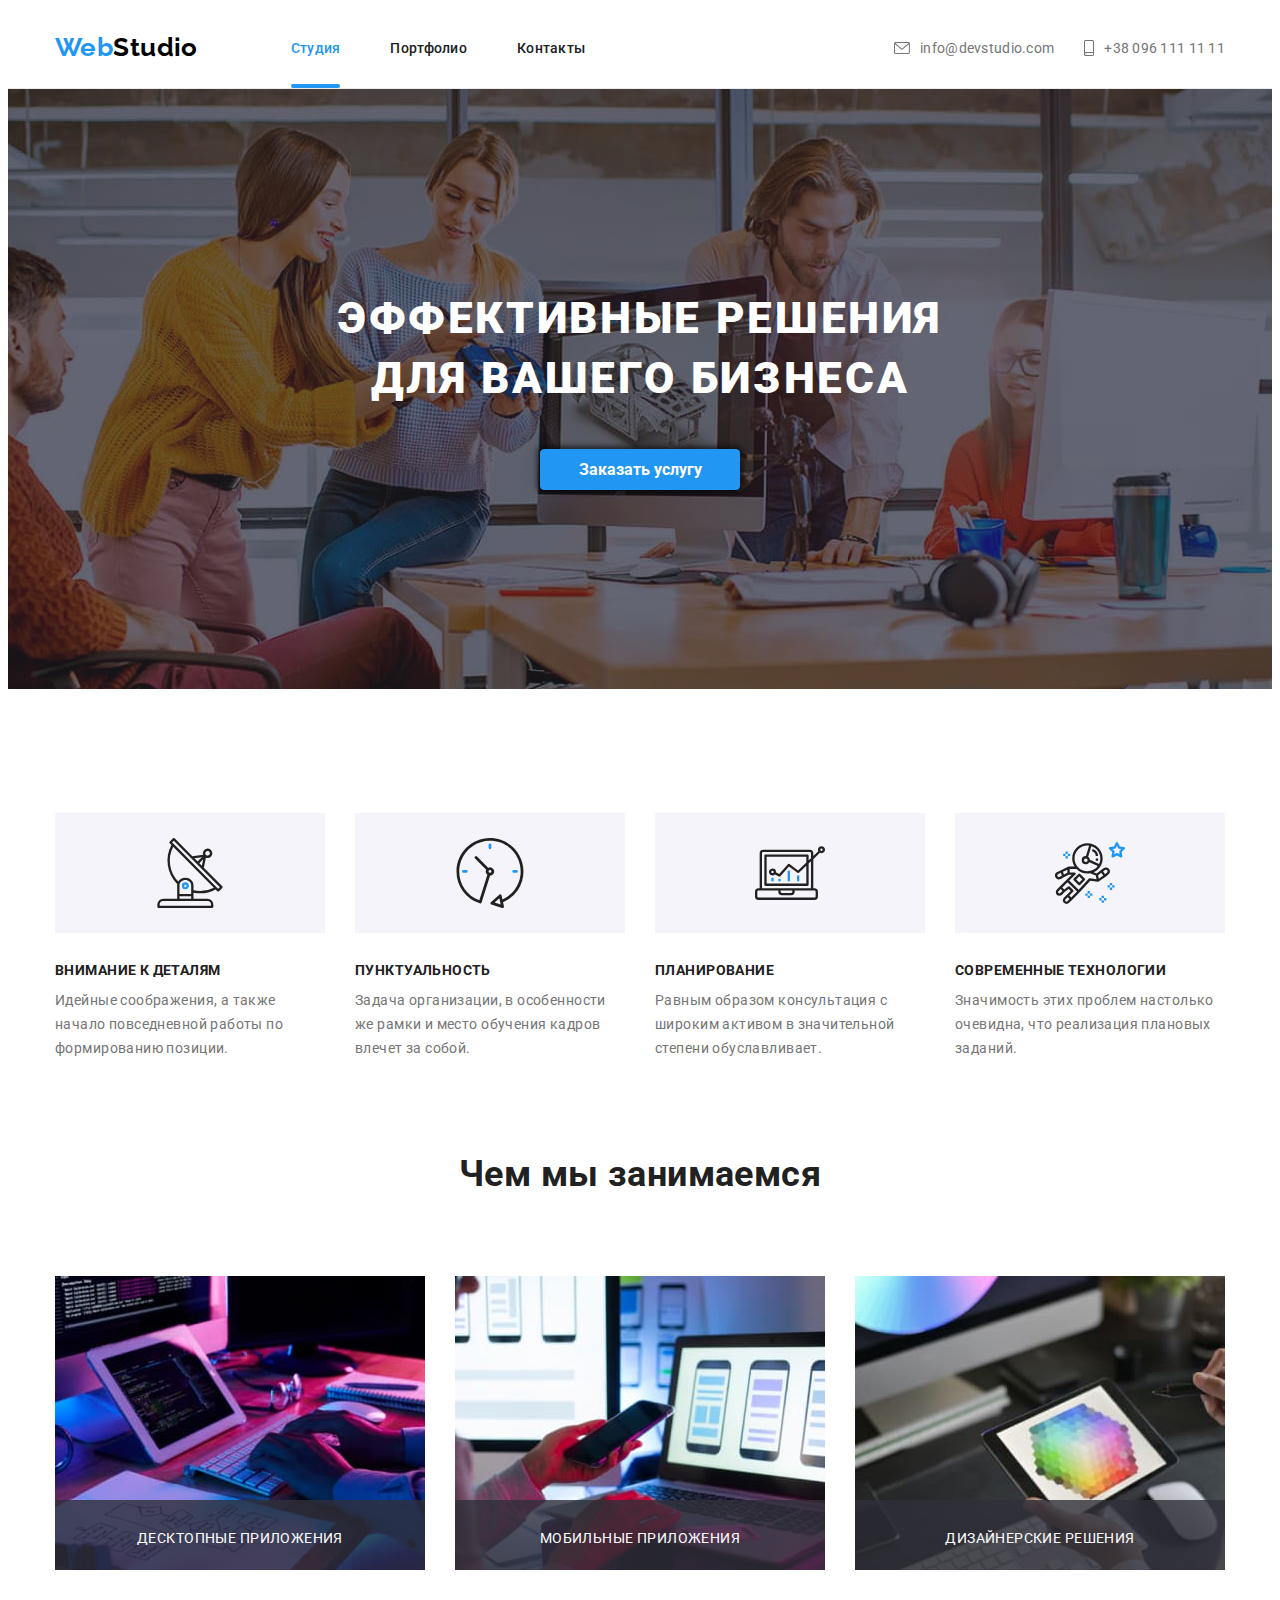
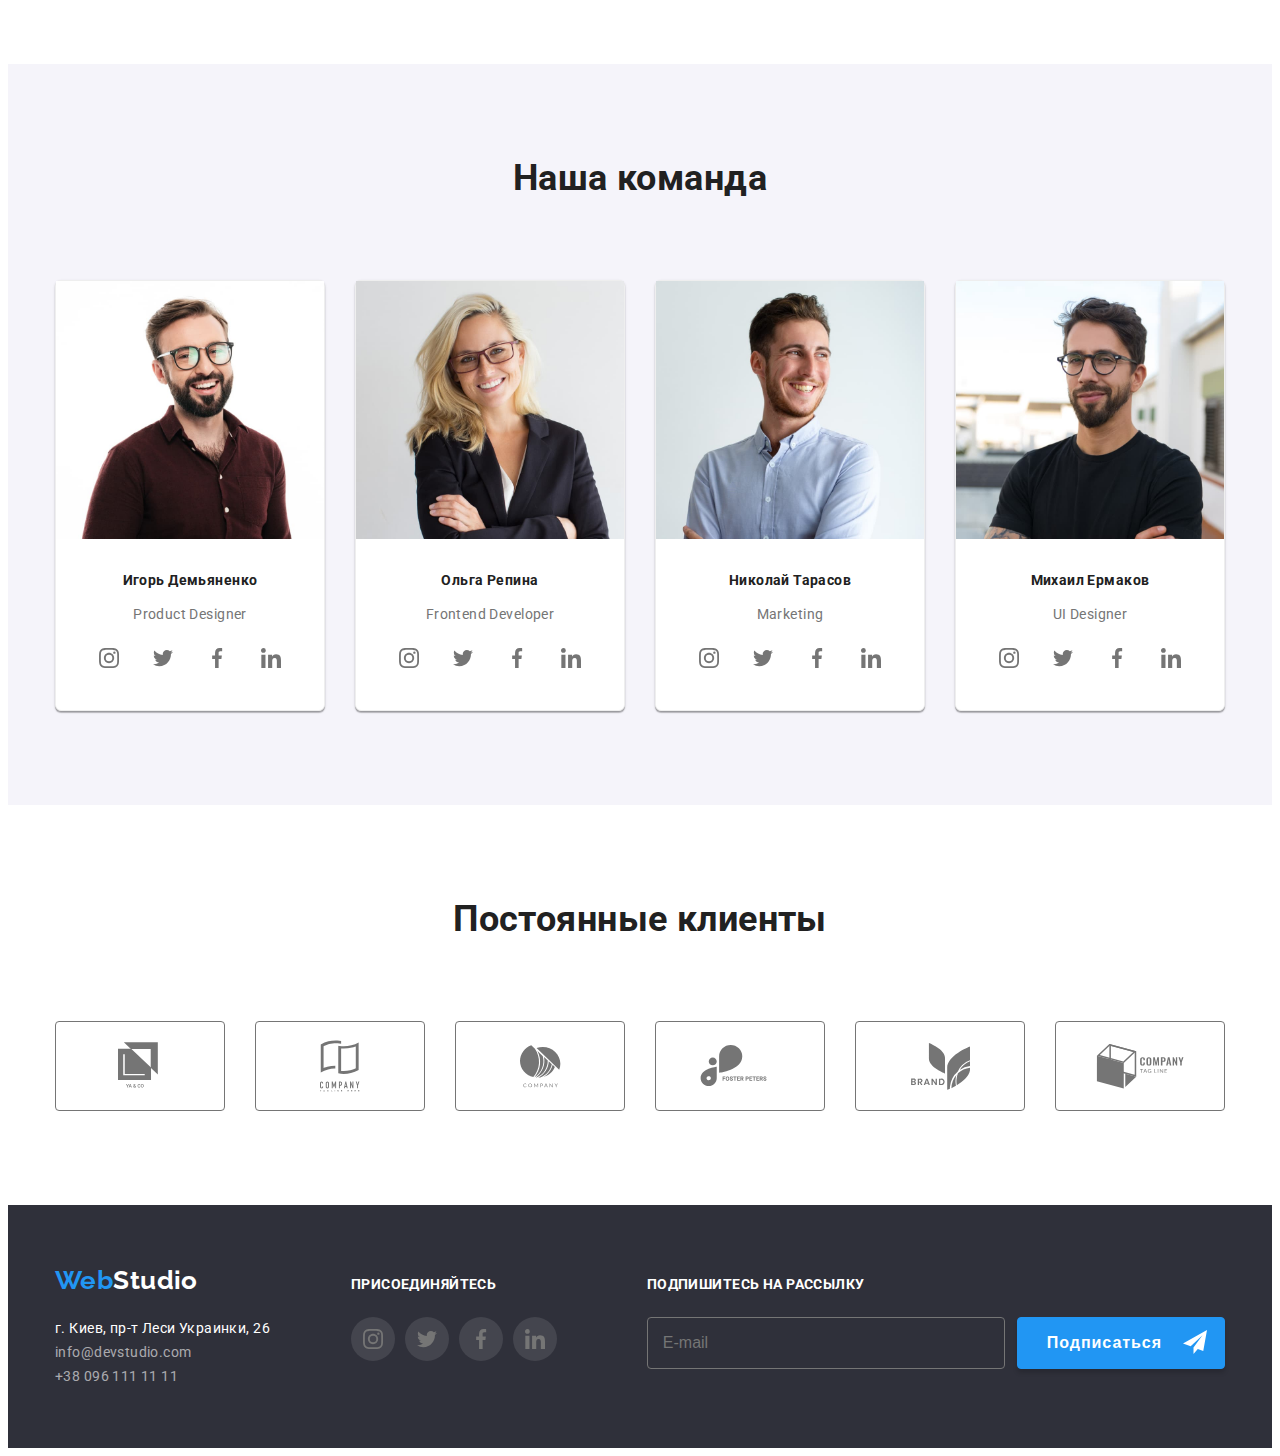
==== index.html @ 3d6e26fc "start" ====
<!DOCTYPE html>
<html lang="ru">
<!-- сайт на русском языке -->

<head>
    <meta charset="UTF-8">
    <meta http-equiv="X-UA-Compatible" content="IE=edge">
    <meta name="viewport" content="width=device-width, initial-scale=1.0">

    <title>Главная</title>

    <link rel="stylesheet" href="https://cdnjs.cloudflare.com/ajax/libs/modern-normalize/1.0.0/modern-normalize.min.css" integrity="sha512-ISS7cAi1PEhQ8jnbJpJZMd29NlhNj4AWYyLOSp2CE/CsHxTCu+r+t0D2yoJudVrd0/8fTVPUVDzY5Tvli75u/g==" crossorigin="anonymous" />
    <link rel="preconnect" href="https://fonts.gstatic.com">
    <link href="https://fonts.googleapis.com/css2?family=Raleway:wght@700&family=Roboto:wght@400;500;700;900&display=swap" rel="stylesheet">
    <link rel="stylesheet" href="./css/styles.css">
</head>

<body>

    <!-- Header -->
    <header>
        <div class="container header-main">
            <div class="logo-container">
                <a href="index.html" class="logo-link"><span class="logo">Web</span><span
                        class="studio-up">Studio</span></a>
            </div>
            <nav class="site-nav">
                <ul class="navigation-set list">
                    <li class="nav-set-item"><a href="./index.html" class="navigation-links current">Студия</a></li>
                    <li class="nav-set-item"><a href="./portfolio.html" class="navigation-links">Портфолио</a></li>
                    <li class="nav-set-item"><a href="" class="navigation-links">Контакты</a></li>
                </ul>
            </nav>


            <ul class="list contacts-set">
                <li class="contacts-set-item">
                    <a href="mailto:info@devstudio.com" class="header-contacts">
                        <svg class="contact-set-icons envelope">
                            <use href="./images/icons.svg#envelope" width="16" height="12"></use>
                        </svg> info@devstudio.com
                    </a>
                </li>
                <li class="contacts-set-item"><a href="tel:+380961111111" class="header-contacts"><svg
                            class="contact-set-icons smartphone">
                            <use href="./images/icons.svg#smartphone" width="10" height="16"></use>
                        </svg>+38 096 111 11 11</a>
                </li>
            </ul>

        </div>
    </header>

    <!-- main content -->
    <main>

        <!-- HERO> -->
        <section class="hero-section overlay">
            <div class="container">
                <h1 class="hero-title">Эффективные решения <br> для вашего бизнеса</h1>
                <button type="button" class="main-button" data-modal-open>
                    Заказать услугу
                </button>
            </div>
        </section>
        <div class="backdrop is-hidden" data-modal>
            <div class="modal-window">
                <button type="button" class="close-button" data-modal-close><svg class="icon-close" width="18" height="18">
                    <use href="./images/icons.svg#icon-close"></use>
                </svg></button>
                <form class="modal-form-window" autocomplete="off">
                    <h2 class="modal-header">Оставьте свои данные, мы вам перезвоним</h2>
                
                
                    <label class="form-field label-user-data">Имя
                        <input type="text" class="input-user-data"><svg class="label-icon" width="12" height="12">
                            <use href="./images/icons.svg#person-black"></use>
                        </svg></label>
                
                
                    <label class="form-field label-user-data">Телефон<input type="tel" class="input-user-data">
                        <svg class="label-icon" width="13" height="13">
                            <use href="./images/icons.svg#phone-black"></use>
                        </svg></label>
                
                
                    <label class="form-field label-user-data">Почта<input type="email" class="input-user-data">
                        <svg class="label-icon" width="15" height="12">
                            <use href="./images/icons.svg#email-black"></use>
                        </svg></label>
                
                
                    <label class="form-field ">Комментарий
                        <textarea name="modal-user-comment" id="modal-user-comment" rows="5" class="modal-user-comment"
                            placeholder="Введите текст"></textarea></label>
                
                    <label class="form-field-checkbox">
                        <input type="checkbox" class="checkbox">
                        <span class="checkbox-custom-icon"></span> Соглашаюсь с рассылкой и принимаю <a href="./index.html"
                            class="link-conditions">Условия договора</a></label>
                    <button type="submit" class="submit-button">Отправить</button>
                </form>
            </div>
        </div>

        <!-- Advantages -->

        <section class="advantages-section section container">
            <h2 class="hidden">Наши преимущества</h2>
            <ul class="grid advantages-set list">
                <li class="grid-item advantages-set-item icon-antenna">
                    <div>
                        <h3 class="advantages-header">Внимание к деталям</h3>
                        <p class="advantages-paragraph">Идейные соображения, а также начало повседневной работы по формированию позиции.</p>
                    </div>
                </li>
                <li class="grid-item advantages-set-item icon-clock">
                    <div>
                        <h3 class="advantages-header">Пунктуальность</h3>
                        <p class="advantages-paragraph">Задача организации, в особенности же рамки и место обучения кадров влечет за собой.</p>
                    </div>
                </li>
                <li class="grid-item advantages-set-item icon-diagramm">
                    <div>
                        <h3 class="advantages-header">Планирование</h3>
                        <p class="advantages-paragraph">Равным образом консультация с широким активом в значительной степени обуславливает.
                        </p>
                    </div>
                </li>
                <li class="grid-item advantages-set-item icon-astronaut">
                    <div>
                        <h3 class="advantages-header">Современные технологии</h3>
                        <p class="advantages-paragraph">Значимость этих проблем настолько очевидна, что реализация плановых заданий.</p>
                    </div>
                </li>
            </ul>
        </section>

        <!-- Work -->

        <section class="work-section section">
            <h2 class="work-section-header">Чем мы занимаемся </h2>
            <div class="container">
                <ul class="grid work-set list">
                    <li class="grid-item work-set-item"><img src="./images/box_1.jpg" alt="Програмист работает на пк" width=370>
                        <p class="work-section-caption">Десктопные приложения</p>
                    </li>
                    <li class="grid-item work-set-item"><img src="./images/box_2.jpg" alt="веб-дизайнеры разрабатывают интерфейс приложения на смартфон, " width=370>
                        <p class="work-section-caption">Мобильные приложения</p>
                    </li>
                    <li class="grid-item work-set-item"><img src="./images/box_3.jpg" alt="дизайнер работает над цветовыми решениями на планшете " width=370>
                        <p class="work-section-caption">Дизайнерские решения</p>
                    </li>
                </ul>
            </div>
        </section>

        <!-- Team -->

        <section class="team-section section">
            <h2 class="team-section-header">Наша команда</h2>
            <div class="container">
                <ul class="grid team-set list">
                    <li class="grid-item team-set-item">
                        <img src="./images/team1.jpg" alt="Фото Продукт-дизайнера" Width=270>

                        <h4 class="teammates-names">Игорь Демьяненко</h4>
                        <p class="teammates-position">Product Designer</p>
                        <ul class="list social-icons-set">
                            <li class="social-icons-item ">
                                <a href="" class="social-icons-link">
                                    <svg class="social-icon" width="20" height="20">
                <use href="./images/icons.svg#instagram"></use>
            </svg>
                                </a>
                            </li>
                            <li class="social-icons-item">
                                <a href="" class="social-icons-link">
                                    <svg class="social-icon" width="20" height="20">
                <use href="./images/icons.svg#twitter"></use>
            </svg>
                                </a>
                            </li>
                            <li class="social-icons-item">
                                <a href="" class="social-icons-link">
                                    <svg class="social-icon" width="20" height="20">
                <use href="./images/icons.svg#facebook"></use>
            </svg>
                                </a>
                            </li>
                            <li class="social-icons-item">
                                <a href="" class="social-icons-link">
                                    <svg class="social-icon" width="20" height="20">
                <use href="./images/icons.svg#linkedin"></use>
            </svg>
                                </a>
                            </li>
                        </ul>
                    </li>
                    <li class="grid-item team-set-item">
                        <img src="./images/team2.jpg" alt="фото фронтэнд-разработчика" Width=270>

                        <h4 class="teammates-names">Ольга Репина</h4>
                        <p class="teammates-position">Frontend Developer</p>
                        <ul class="list social-icons-set">
                            <li class="social-icons-item ">
                                <a href="" class="social-icons-link">
                                    <svg class="social-icon" width="20" height="20">
                <use href="./images/icons.svg#instagram"></use>
            </svg>
                                </a>
                            </li>
                            <li class="social-icons-item">
                                <a href="" class="social-icons-link">
                                    <svg class="social-icon" width="20" height="20">
                <use href="./images/icons.svg#twitter"></use>
            </svg>
                                </a>
                            </li>
                            <li class="social-icons-item">
                                <a href="" class="social-icons-link">
                                    <svg class="social-icon" width="20" height="20">
                <use href="./images/icons.svg#facebook"></use>
            </svg>
                                </a>
                            </li>
                            <li class="social-icons-item">
                                <a href="" class="social-icons-link">
                                    <svg class="social-icon" width="20" height="20">
                <use href="./images/icons.svg#linkedin"></use>
            </svg>
                                </a>
                            </li>
                        </ul>
                    </li>

                    <li class="grid-item team-set-item">
                        <img src="./images/team3.jpg" alt="Фото специалиста по маркетингу" Width=270>
                        <h4 class="teammates-names">Николай Тарасов</h4>
                        <p class="teammates-position">Marketing</p>
                        <ul class="list social-icons-set">
                            <li class="social-icons-item ">
                                <a href="" class="social-icons-link">
                                    <svg class="social-icon" width="20" height="20">
                <use href="./images/icons.svg#instagram"></use>
            </svg>
                                </a>
                            </li>
                            <li class="social-icons-item">
                                <a href="" class="social-icons-link">
                                    <svg class="social-icon" width="20" height="20">
                <use href="./images/icons.svg#twitter"></use>
            </svg>
                                </a>
                            </li>
                            <li class="social-icons-item">
                                <a href="" class="social-icons-link">
                                    <svg class="social-icon" width="20" height="20">
                <use href="./images/icons.svg#facebook"></use>
            </svg>
                                </a>
                            </li>
                            <li class="social-icons-item">
                                <a href="" class="social-icons-link">
                                    <svg class="social-icon" width="20" height="20">
                <use href="./images/icons.svg#linkedin"></use>
            </svg>
                                </a>
                            </li>
                        </ul>
                    </li>
                    <li class="grid-item team-set-item">
                        <img src="./images/team4.jpg" alt="Фото дизайнера интерфейса" Width=270>
                        <h4 class="teammates-names">Михаил Ермаков</h4>
                        <p class="teammates-position">UI Designer</p>
                        <ul class="list social-icons-set">
                            <li class="social-icons-item ">
                                <a href="" class="social-icons-link">
                                    <svg class="social-icon" width="20" height="20">
                <use href="./images/icons.svg#instagram"></use>
            </svg>
                                </a>
                            </li>
                            <li class="social-icons-item">
                                <a href="" class="social-icons-link">
                                    <svg class="social-icon" width="20" height="20">
                <use href="./images/icons.svg#twitter"></use>
            </svg>
                                </a>
                            </li>
                            <li class="social-icons-item">
                                <a href="" class="social-icons-link">
                                    <svg class="social-icon" width="20" height="20">
                <use href="./images/icons.svg#facebook"></use>
            </svg>
                                </a>
                            </li>
                            <li class="social-icons-item">
                                <a href="" class="social-icons-link">
                                    <svg class="social-icon" width="20" height="20">
                <use href="./images/icons.svg#linkedin"></use>
            </svg>
                                </a>
                            </li>
                        </ul>
                    </li>

                </ul>
            </div>
        </section>

        <!-- Our clients -->

        <section class="clients-section section container">
            <h2 class="clients-section-header">Постоянные клиенты</h2>

            <ul class="list clients-section-list grid">
                <li class="clients-section-items grid-item">
                    <a href="" class="clients-section-link">
                        <svg class="clients-section-icon" width="44" height="49">
                        <use href="./images\icons.svg#logo1"></use>
                    </svg>
                    </a>
                </li>
                <li class="clients-section-items grid-item">
                    <a href="" class="clients-section-link">
                        <svg class="clients-section-icon" width="40" height="52">
                            <use href="./images\icons.svg#logo2"></use>
                        </svg>
                    </a>
                </li>
                <li class="clients-section-items grid-item">
                    <a href="" class="clients-section-link">
                        <svg class="clients-section-icon" width="41" height="43">
                            <use href="./images\icons.svg#logo3"></use>
                        </svg>
                    </a>
                </li>
                <li class="clients-section-items grid-item">
                    <a href="" class="clients-section-link">
                        <svg class="clients-section-icon" width="80" height="42">
                            <use href="./images\icons.svg#logo4"></use>
                        </svg>
                    </a>
                </li>
                <li class="clients-section-items grid-item">
                    <a href="" class="clients-section-link">
                        <svg class="clients-section-icon" width="59" height="47">
                            <use href="./images\icons.svg#logo5"></use>
                        </svg>
                    </a>
                </li>
                <li class="clients-section-items grid-item">
                    <a href="" class="clients-section-link">
                        <svg class="clients-section-icon" width="89" height="45">
                            <use href="./images\icons.svg#logo6"></use>
                        </svg>
                    </a>
                </li>
            </ul>

        </section>
    </main>

    <!-- Footer -->

    <footer class="main-footer">
        <div class="footer-structure container">
            <div class="footer-info">
                <div class="footer-logo">
                    <a href="index.html" class="logo-link"><span class="logo">Web</span><span
        class="studio-down">Studio</span></a>
                </div>
                <div class="footer-address">
                    <address><span class="actual-address">г. Киев, пр-т Леси Украинки, 26 </span><br>
    <a href="mailto:info@devstudio.com" class="footer-contacts">info@devstudio.com</a><br>
    <a href="tel:+380961111111" class="footer-contacts">+38 096 111 11 11</a>
</address>
                </div>
            </div>
            <div class="footer-social-links">
                <p class="join">присоединяйтесь</p>
                <ul class="list social-icons-set">
                    <li class="social-icons-item ">
                        <a href="" class="social-icons-link">
                            <svg class="social-icon" width="20" height="20">
    <use href="./images/icons.svg#instagram"></use>
</svg>
                        </a>
                    </li>
                    <li class="social-icons-item">
                        <a href="" class="social-icons-link">
                            <svg class="social-icon" width="20" height="20">
    <use href="./images/icons.svg#twitter"></use>
</svg>
                        </a>
                    </li>
                    <li class="social-icons-item">
                        <a href="" class="social-icons-link">
                            <svg class="social-icon" width="20" height="20">
    <use href="./images/icons.svg#facebook"></use>
</svg>
                        </a>
                    </li>
                    <li class="social-icons-item">
                        <a href="" class="social-icons-link">
                            <svg class="social-icon" width="20" height="20">
    <use href="./images/icons.svg#linkedin"></use>
</svg>
                        </a>
                    </li>
                </ul>
            </div>
            <div class="footer-subscribe">
                <p class="join">подпишитесь на рассылку</p>
                <form class="subscribe-form" autocomplete="off">
                    <div class="subscribe-input-form">
                        <input type="email" class="subscribe-input" placeholder="E-mail">
                        <label for="" class="subscribe-label"></label>
                    </div>
                    <div class="subscribe-button-item">
                        <button type="submit" class="subscribe-button">Подписаться</button>
                        <svg class="subscribe-icon" width="24" height="24">
                                    <use href="./images/icons.svg#icon-send"></use>
                                </svg>
                    </div>
                </form>
            </div>
        </div>

    </footer>

    <script src="./JavaScript/modal.js"></script>
</body>

</html>
---- css/styles.css ----
:root {
  --main-color: #2f303a;
  --important-text-color: #212121;
  --common-text-color: #757575;
  --secondary-text-color: rgba(255, 255, 255, 0.6);
  --important-color: #ffffff;
  --accent-color: #2196f3;
  --background-color-main: #e5e5e5;
  --background-color-secondary: #f5f4fa;
  --borders-color: #eeeeee;
  --grid-item: 3;
}

html {
  box-sizing: border-box;
}

*,
*::after,
*::before {
  box-sizing: inherit;
}

body {
  font-family: Roboto, sans-serif;
  font-style: normal;
  font-weight: 400;
  font-size: 14px;
  line-height: 1.7;
  letter-spacing: 0.03em;
  color: var(--common-text-color);
}

ul.list {
  list-style-type: none;
  padding-left: 0;
  margin-top: 0;
  margin-bottom: 0;
}

img {
  display: block;
  max-width: 100%;
  height: auto;
}

.hidden {
  position: absolute !important;
  clip: rect(1px 1px 1px 1px);
  clip: rect(1px, 1px, 1px, 1px);
  padding: 0 !important;
  border: 0 !important;
  height: 1px !important;
  width: 1px !important;
  overflow: hidden;
}

.section {
  padding-top: 94px;
  padding-bottom: 94px;
}

.container {
  margin-left: auto;
  margin-right: auto;
  width: 1200px;
  padding-left: 15px;
  padding-right: 15px;
}

.grid {
  display: flex;
  flex-wrap: wrap;
  margin-left: -30px;
  margin-top: -30px;
}

.grid-item {
  flex-basis: calc((100% - 30px * var(--grid-item)) / var(--grid-item));
  margin-left: 30px;
  margin-top: 30px;
}

h1,
h2,
h3,
p {
  margin: 0px;
}

button {
  margin: 0;
  padding: 0;
}

.backdrop {
  position: fixed;
  background-color: rgba(0, 0, 0, 0.2);
  top: 0;
  bottom: 0;
  left: 0;
  right: 0;
  opacity: 1;
  z-index: 2;
  transform: scale(1);
  transition: opacity 250ms cubic-bezier(0.4, 0, 0.2, 1),
    transform 250ms cubic-bezier(0.4, 0, 0.2, 1);
}

.backdrop.is-hidden {
  opacity: 0;
  transform: scale(0);
  pointer-events: none;
}

/* header styles */

header {
  background-color: var(--important-color);
  border-bottom: 1px solid #ececec;
}

.header-main {
  display: flex;
  align-items: center;
  height: 80px;
}

.logo {
  font-family: Raleway;
  font-weight: 700;
  font-size: 26px;
  line-height: 1.2;
  color: var(--accent-color);
}

.studio-up {
  font-family: Raleway;
  font-weight: 700;
  font-size: 26px;
  line-height: 1.2;
  color: #000000;
}

.logo-link {
  text-decoration: none;
}

.header-contacts {
  display: flex;
  color: var(--common-text-color);
  text-decoration: none;
  padding-top: 32px;
  padding-bottom: 32px;
  align-items: center;
  transition: fill, color 250ms cubic-bezier(0.4, 0, 0.2, 1);
}

.contact-set-icons {
  display: flex;
  fill: currentColor;
  margin-right: 10px;
}

.contacts-set .contacts-set-item:not(:first-child) {
  margin-left: 30px;
}

.contacts-set-item {
  display: flex;
  align-items: center;
}

.header-contacts:hover,
.header-contacts:focus {
  color: var(--accent-color);
  fill: var(--accent-color);
}

.envelope {
  width: 16px;
  height: 12px;
}

.smartphone {
  width: 10px;
  height: 16px;
}

ul.list.contacts-set {
  display: inline-flex;
  margin-left: auto;
}

.site-nav {
  margin-left: 93px;
}

.site-nav,
.header-contacts {
  line-height: 1.2;
  letter-spacing: 0.02em;
}

.site-nav .nav-set-item:not(:first-child) {
  margin-left: 50px;
}

.navigation-set {
  display: flex;
}

.navigation-links {
  display: block;
  position: relative;
  font-weight: 500;
  font-size: 14px;
  color: var(--important-text-color);
  text-decoration: none;
  padding-top: 32px;
  padding-bottom: 32px;
  transition: color 250ms cubic-bezier(0.4, 0, 0.2, 1);
}

.navigation-links:hover,
.navigation-links:focus {
  color: var(--accent-color);
}

.navigation-links.current {
  color: var(--accent-color);
}

.current::after {
  content: '';
  position: absolute;
  bottom: 0;
  display: block;
  width: 100%;
  height: 4px;
  background-color: var(--accent-color);
  border-radius: 2px;
}

/* main styles */

/* Modal window */

.modal-window {
  position: absolute;
  top: 50%;
  left: 50%;
  /* min-width: 530px;
  min-height: 580px; */
  transform: translate(-50%, -50%);
  z-index: 3;
  background-color: var(--important-color);
  border-radius: 4px;
  box-shadow: 0px 1px 3px rgba(0, 0, 0, 0.12), 0px 1px 1px rgba(0, 0, 0, 0.14),
    0px 2px 1px rgba(0, 0, 0, 0.2);
}

.close-button {
  display: flex;
  position: absolute;
  right: 8px;
  top: 8px;
  width: 30px;
  height: 30px;
  padding: 0px;
  border: 1px solid rgba(0, 0, 0, 0.1);
  border-radius: 50%;
  background-color: var(--important-color);
  justify-content: center;
  align-items: center;
  fill: var(--important-text-color);
  transition: fill 250ms cubic-bezier(0.4, 0, 0.2, 1);
}

.close-button:hover,
.close-button:focus {
  fill: var(--accent-color);
}

.modal-form-window {
  padding: 40px;
}

.modal-header {
  margin-bottom: 12px;
  font-weight: 700;
  line-height: 1.17;
  font-size: 20px;
  color: var(--important-text-color);
}

.form-field {
  display: flex;
  flex-direction: column;
  position: relative;
  margin-bottom: 10px;
}

.input-user-data {
  border: 1px solid rgba(33, 33, 33, 0.2);
  border-radius: 4px;
  height: 40px;
  padding-left: 35px;
  transition: border 250ms cubic-bezier(0.4, 0, 0.2, 1);
}

.modal-user-comment {
  border: 1px solid rgba(33, 33, 33, 0.2);
  border-radius: 4px;
  resize: none;
  padding: 12px 16px;
  transition: border 250ms cubic-bezier(0.4, 0, 0.2, 1);
}

.label-icon {
  position: absolute;
  width: 16px;
  height: 16px;
  transform: translate(16px, 35px);
  transition: fill 250ms cubic-bezier(0.4, 0, 0.2, 1);
}

.form-field:focus-within > .input-user-data {
  border: 1px solid var(--accent-color);
  outline: none;
}

.form-field:focus-within > .label-icon {
  fill: var(--accent-color);
}

.form-field:focus-within > .modal-user-comment {
  outline: none;
  border: 1px solid var(--accent-color);
}

.form-field-checkbox {
  display: block;
  position: relative;
  text-align: end;
  margin-right: 11px;
}

.checkbox {
  position: absolute !important;
  clip: rect(1px 1px 1px 1px);
  clip: rect(1px, 1px, 1px, 1px);
  padding: 0 !important;
  border: 0 !important;
  height: 1px !important;
  width: 1px !important;
  overflow: hidden;
}

.checkbox-custom-icon {
  position: absolute;
  margin-left: -20px;
  top: 50%;
  transform: translateY(-50%);
  width: 16px;
  height: 15px;
  border: 2px solid rgba(33, 33, 33, 1);
  border-radius: 2px;
  transition: background-color 250ms cubic-bezier(0.4, 0, 0.2, 1);
  transition: background-image 250ms cubic-bezier(0.4, 0, 0.2, 1);
  transition: border 250ms cubic-bezier(0.4, 0, 0.2, 1);
}

.checkbox:checked + .checkbox-custom-icon {
  position: absolute;
  margin-right: 8px;
  width: 16px;
  height: 15px;
  border-radius: 2px;
  border: 2px solid var(--accent-color);
  background-color: var(--accent-color);
  background-image: url(../images/icon_check.svg);
  background-size: contain;
  background-position: center;
  background-origin: border-box;
}
.checkbox:focus-within + .checkbox-custom-icon {
  border: 2px solid var(--accent-color);
}

.link-conditions {
  color: var(--accent-color);
}
.submit-button {
  display: block;
  margin-right: auto;
  margin-left: auto;
  margin-top: 30px;
  background-color: var(--accent-color);
  color: var(--important-color);
  cursor: pointer;
  min-width: 200px;
  padding: 10px;
  font-size: 16px;
  font-weight: 700;
  line-height: 1.9;
  border: 1px solid var(--accent-color);
  text-align: center;
  border-radius: 4px;
  filter: drop-shadow(0px 4px 4px rgba(0, 0, 0, 0.25));
  transition: box-shadow 100ms cubic-bezier(0.4, 0, 0.2, 1);
}

/* Hero Section styles */

.hero-section {
  background-color: var(--main-color);
  color: var(--important-color);
  margin-top: 0;
  text-align: center;
  height: 600px;
}

.hero-title {
  font-weight: 900;
  font-size: 44px;
  line-height: 1.36;
  letter-spacing: 0.06em;
  text-transform: uppercase;
  margin-top: 0px;
  margin-bottom: 40px;
  padding-top: 200px;
}

.overlay {
  height: 600px;
  margin-left: auto;
  margin-right: auto;
  background-size: cover;
  background-position: center;
  background-image: linear-gradient(
      to right,
      rgba(47, 48, 58, 0.4),
      rgba(47, 48, 58, 0.4)
    ),
    url(../images/Hero_img.jpg);
}

.main-button {
  display: inline-block;
  background-color: var(--accent-color);
  color: var(--important-color);
  cursor: pointer;
  min-width: 200px;
  padding: 10px 32px;
  font-size: 16px;
  font-weight: 700;
  font-family: inherit;
  border: 1px solid var(--accent-color);
  text-align: center;
  border-radius: 4px;
  margin-bottom: 200px;
  box-shadow: 0 0 5px 3px #03050a9f;
  transition: box-shadow 100ms cubic-bezier(0.4, 0, 0.2, 1);
}

.main-button:active {
  box-shadow: inset 0 0 5px 3px #34495e;
}

/* Advantages section styles */

.advantages-section,
.work-section {
  background-color: var(--important-color);
}

.advantages-section {
  /* margin-bottom: 94px; */
}

.advantages-set .advantages-set-item:not(:first-child) {
  margin-left: 30px;
}

.advantages-header {
  font-weight: 700;
  font-size: 14px;
  line-height: 1.14;
  text-transform: uppercase;
  color: var(--important-text-color);
  padding-top: 30px;
  padding-bottom: 10px;
}

.advantages-set-item .advantages-paragraph {
  margin-top: 0;
  margin-bottom: 0;
}

.advantages-set-item::before {
  content: '';
  display: block;
  height: 120px;
  background-color: var(--background-color-secondary);
  background-size: contain;
  background-repeat: no-repeat;
  background-position: center;
}

.icon-antenna::before {
  background-image: url(../images/antenna_1.svg);
  background-size: 70px;
}

.icon-clock::before {
  background-image: url(../images/clock_1.svg);
  background-size: 70px;
}

.icon-diagramm::before {
  background-image: url(../images/diagram_1.svg);
  background-size: 70px;
}

.icon-astronaut::before {
  background-image: url(../images/astronaut_1.svg);
  background-size: 70px;
}

.advantages-set {
  --grid-item: 4;
}

/* Work section styles*/

.work-section-header,
.team-section-header,
.clients-section-header {
  font-weight: 700;
  font-size: 36px;
  line-height: 1.16;
  text-align: center;
  color: var(--important-text-color);
  margin-top: 0px;
  margin-bottom: 50px;
}

.work-section {
  padding-top: 0;
}

.work-set-item {
  position: relative;
}

.work-section-caption {
  position: absolute;
  text-align: center;
  padding-top: 27px;
  bottom: 0;
  width: 100%;
  height: 70px;
  background-color: rgba(47, 48, 58, 0.8);
  z-index: 1;
  color: var(--important-color);
  text-transform: uppercase;
}

/* Team section styles*/

.team-section {
  background-color: var(--background-color-secondary);
}

.team-set {
  display: flex;
}

.team-set-item {
  display: block;
  text-align: center;
  background-color: var(--important-color);
  border: 1px solid var(--borders-color);
  border-radius: 6px;
  --grid-item: 4;
  padding-bottom: 30px;
  box-shadow: 0px 2px 1px rgba(0, 0, 0, 0.2), 0px 1px 1px rgba(0, 0, 0, 0.14),
    0px 1px 3px rgba(0, 0, 0, 0.12);
}

.teammates-names {
  color: var(--important-text-color);
  margin-top: 30px;
  margin-bottom: 10px;
  text-align: center;
}

.teammates-position {
  text-align: center;
  margin-top: 0;
  margin-bottom: 10px;
}

.social-icons-set {
  display: inline-flex;
}

.social-icons-item {
}

.social-icons-link {
  display: flex;
  justify-content: center;
  align-items: center;
  fill: var(--common-text-color);
  background-color: rgba(255, 255, 255, 0.1);
  border-radius: 50%;
  width: 44px;
  height: 44px;
  transition: fill, background-color 250ms cubic-bezier(0.4, 0, 0.2, 1);
}

.social-icons-link:hover,
.social-icons-link:focus {
  fill: var(--important-color);
  background-color: var(--accent-color);
}

.social-icons-item + .social-icons-item {
  margin-left: 10px;
}

/* Clients section styles */

ul.list.clients-section-list {
  display: inline-flex;
}

.clients-section-icon {
}

.clients-section-items {
  --grid-item: 6;
}

.clients-section-link {
  display: flex;
  justify-content: center;
  align-items: center;
  width: 170px;
  height: 90px;
  fill: var(--common-text-color);
  border: 1px solid var(--common-text-color);
  border-radius: 4px;
  transition: fill, border 250ms cubic-bezier(0.4, 0, 0.2, 1);
}

.clients-section-link:hover,
.clients-section-link:focus {
  fill: var(--accent-color);
  border: 1px solid var(--accent-color);
}

/* Portfolio page styles */

.filter-buttons {
  display: flex;
  justify-content: center;
}

.filter {
  padding-top: 94px;
  padding-bottom: 34px;
}

.filter-buttons .filter-buttons-item:not(:first-child) {
  margin-left: 8px;
}

.simple-button {
  display: inline-flex;
  background-color: var(--background-color-secondary);
  color: var(--important-text-color);
  font-family: inherit;
  font-weight: 500;
  font-size: 16px;
  line-height: 1.6;
  text-align: center;
  cursor: pointer;
  border-radius: 4px;
  border: 1px solid transparent;
  min-width: 75px;
  padding: 6px 22px;
  transition-property: background-color, color, box-shadow, border;
  transition-duration: 250ms;
  transition-timing-function: cubic-bezier(0.4, 0, 0.2, 1);
}

.simple-button:hover,
.simple-button:focus {
  background-color: var(--accent-color);
  color: var(--important-color);
  border: 1px solid var(--accent-color);
  box-shadow: 0px 2px 2px rgba(0, 0, 0, 0.12), 0px 1px 2px rgba(0, 0, 0, 0.08),
    0px 3px 1px rgba(0, 0, 0, 0.1);
}

.examples-set-items {
  border: 1px solid var(--borders-color);
  --grid-item: 3;
  transition-property: box-shadow, border;
  transition-duration: 250ms;
  transition-timing-function: cubic-bezier(0.4, 0, 0.2, 1);
}

.examples-set-items:hover {
  box-shadow: 1px 4px 6px rgba(0, 0, 0, 0.16), 0px 4px 4px rgba(0, 0, 0, 0.06),
    0px 1px 1px rgba(0, 0, 0, 0.12);
}

.examples {
  padding-bottom: 94px;
}

.product-header {
  font-weight: 700;
  font-size: 18px;
  line-height: 2;
  letter-spacing: 0.06em;
  color: var(--important-text-color);
  margin-top: 0px;
  margin-bottom: 0px;
  padding-left: 24px;
  padding-right: 24px;
  padding-top: 20px;
}

.product-description {
  font-size: 16px;
  line-height: 1.87;
  margin-top: 0px;
  margin-bottom: 0px;
  padding-left: 24px;
  padding-right: 24px;
  padding-bottom: 20px;
  color: var(--common-text-color);
}

.examples-link {
  text-decoration: none;
}

.examples-thumb {
  position: relative;
  display: block;
  overflow: hidden;
}

.card-overlay {
  display: block;
  position: absolute;
  padding: 63px 24px;
  top: 100%;
  right: 0;
  width: 100%;
  height: 100%;
  background-color: rgba(33, 150, 243, 0.9);
  font-weight: 400;
  font-size: 18px;
  line-height: 1.55;
  color: var(--important-color);
  transition: transform 250ms cubic-bezier(0.4, 0, 0.2, 1);
}

.examples-link:hover .card-overlay,
.examples-link:focus .card-overlay {
  transform: translateY(-100%);
}

/* footer styles */

.main-footer {
  background-color: var(--main-color);
  padding-top: 60px;
  padding-bottom: 60px;
}

.footer-logo {
  margin-bottom: 20px;
}

.studio-down {
  font-family: Raleway;
  font-weight: 700;
  font-size: 26px;
  line-height: 1.2;
  color: var(--important-color);
}

.actual-address {
  color: var(--important-color);
  font-style: normal;
}

.footer-contacts {
  color: var(--secondary-text-color);
  text-decoration: none;
  font-style: normal;
  transition: color 250ms cubic-bezier(0.4, 0, 0.2, 1);
}

.footer-contacts:hover,
.footer-contacts:focus {
  color: var(--accent-color);
}

.footer-structure {
  display: flex;
  align-items: baseline;
  justify-content: space-between;
}

.join {
  color: var(--important-color);
  text-transform: uppercase;
  font-weight: 700;
  margin-bottom: 20px;
}

.footer-info,
.footer-social-links {
  flex-basis: calc((50% - 45px) / 2);
}

.footer-subscribe {
  flex-basis: calc(50% - 30px);
}

.subscribe-form {
  display: flex;
  justify-content: space-between;
}

.subscribe-button-item {
  position: relative;
}

.subscribe-button {
  margin-left: 12px;
  /* text-align: center; */
  background-color: var(--accent-color);
  color: var(--important-color);
  cursor: pointer;
  min-width: 200px;
  padding: 10px 62px 10px 29px;
  font-size: 16px;
  font-weight: 700;
  line-height: 1.9;
  letter-spacing: 0.06em;
  border: 1px solid var(--accent-color);
  border-radius: 4px;
  box-shadow: 0px 4px 4px rgba(0, 0, 0, 0.15);
  transition: box-shadow 100ms cubic-bezier(0.4, 0, 0.2, 1);
}

.subscribe-icon {
  position: absolute;
  top: 13px;
  right: 28px;
  transform: translateX(10px);
}

.subscribe-input {
  width: 358px;
  padding: 15px;
  font-size: 16px;
  line-height: 1.25;
  background-color: var(--main-color);
  border: 1px solid var(--common-text-color);
  border-radius: 4px;
}
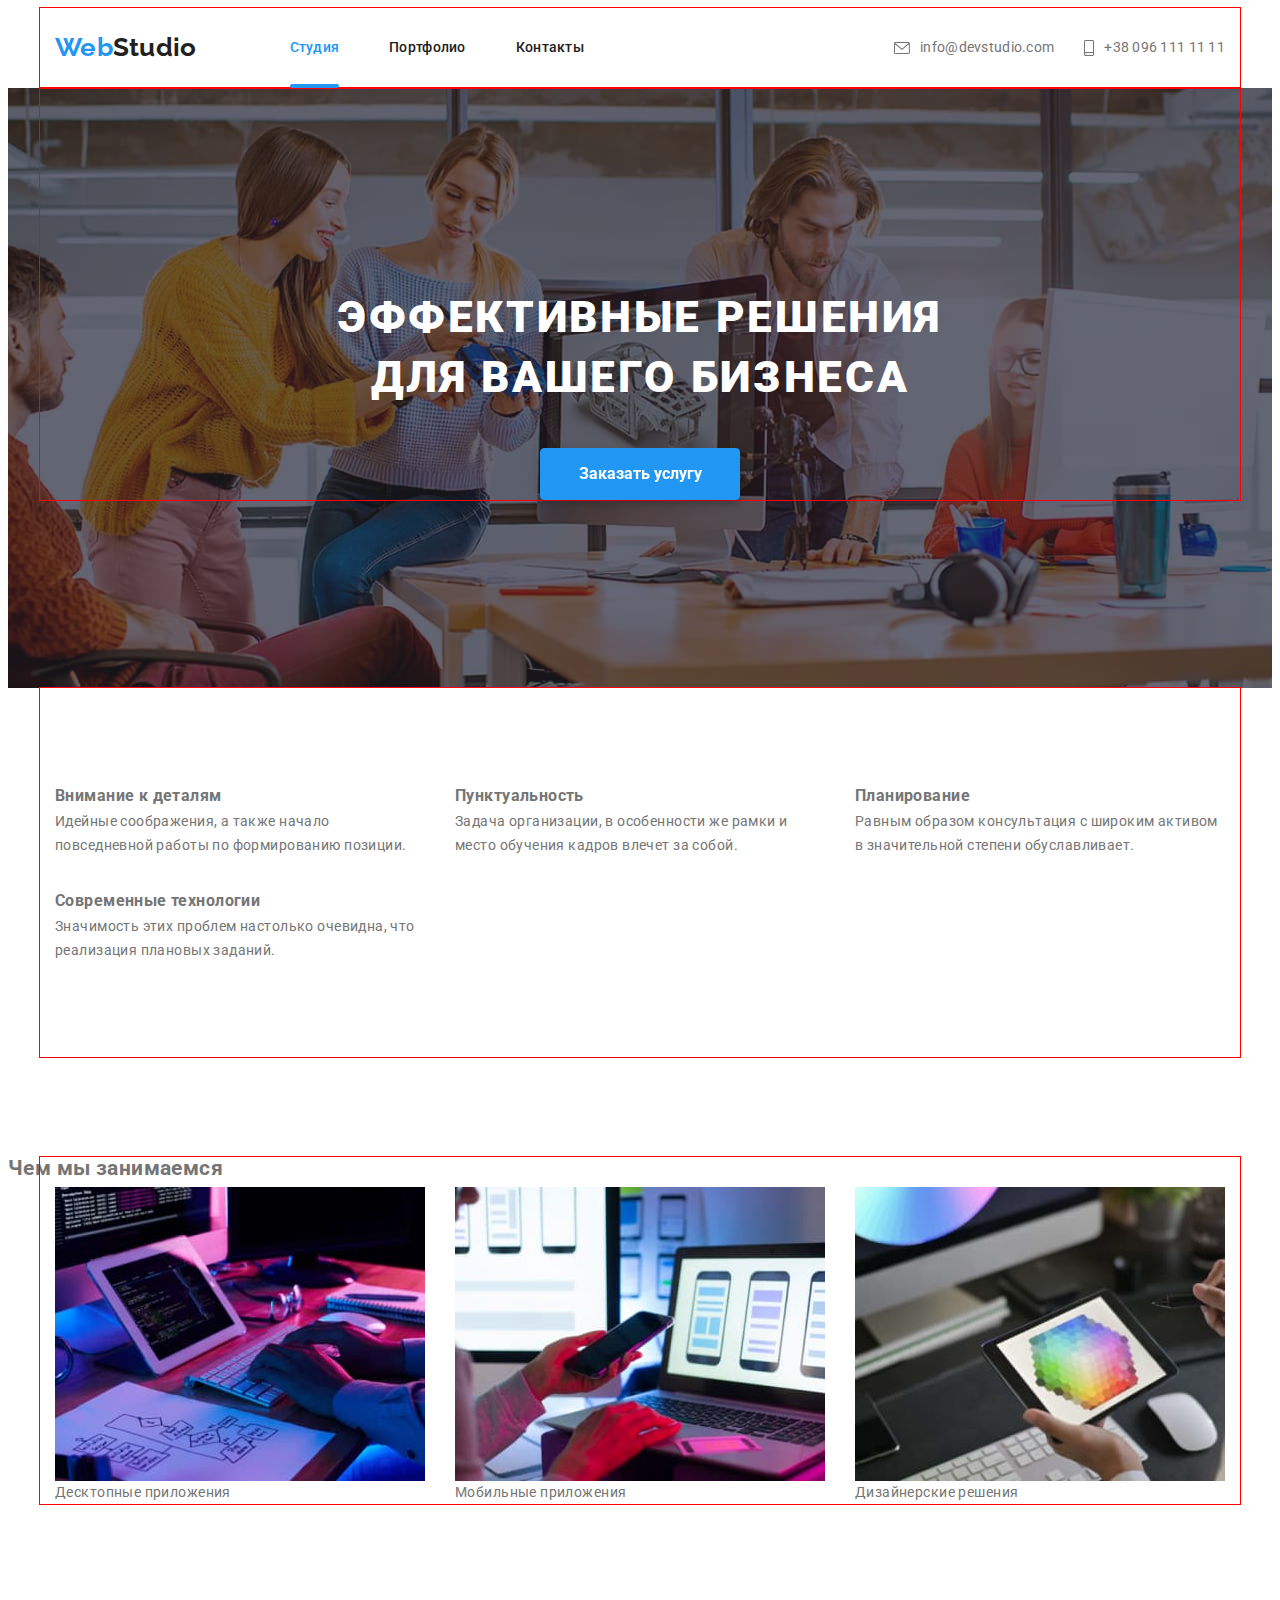
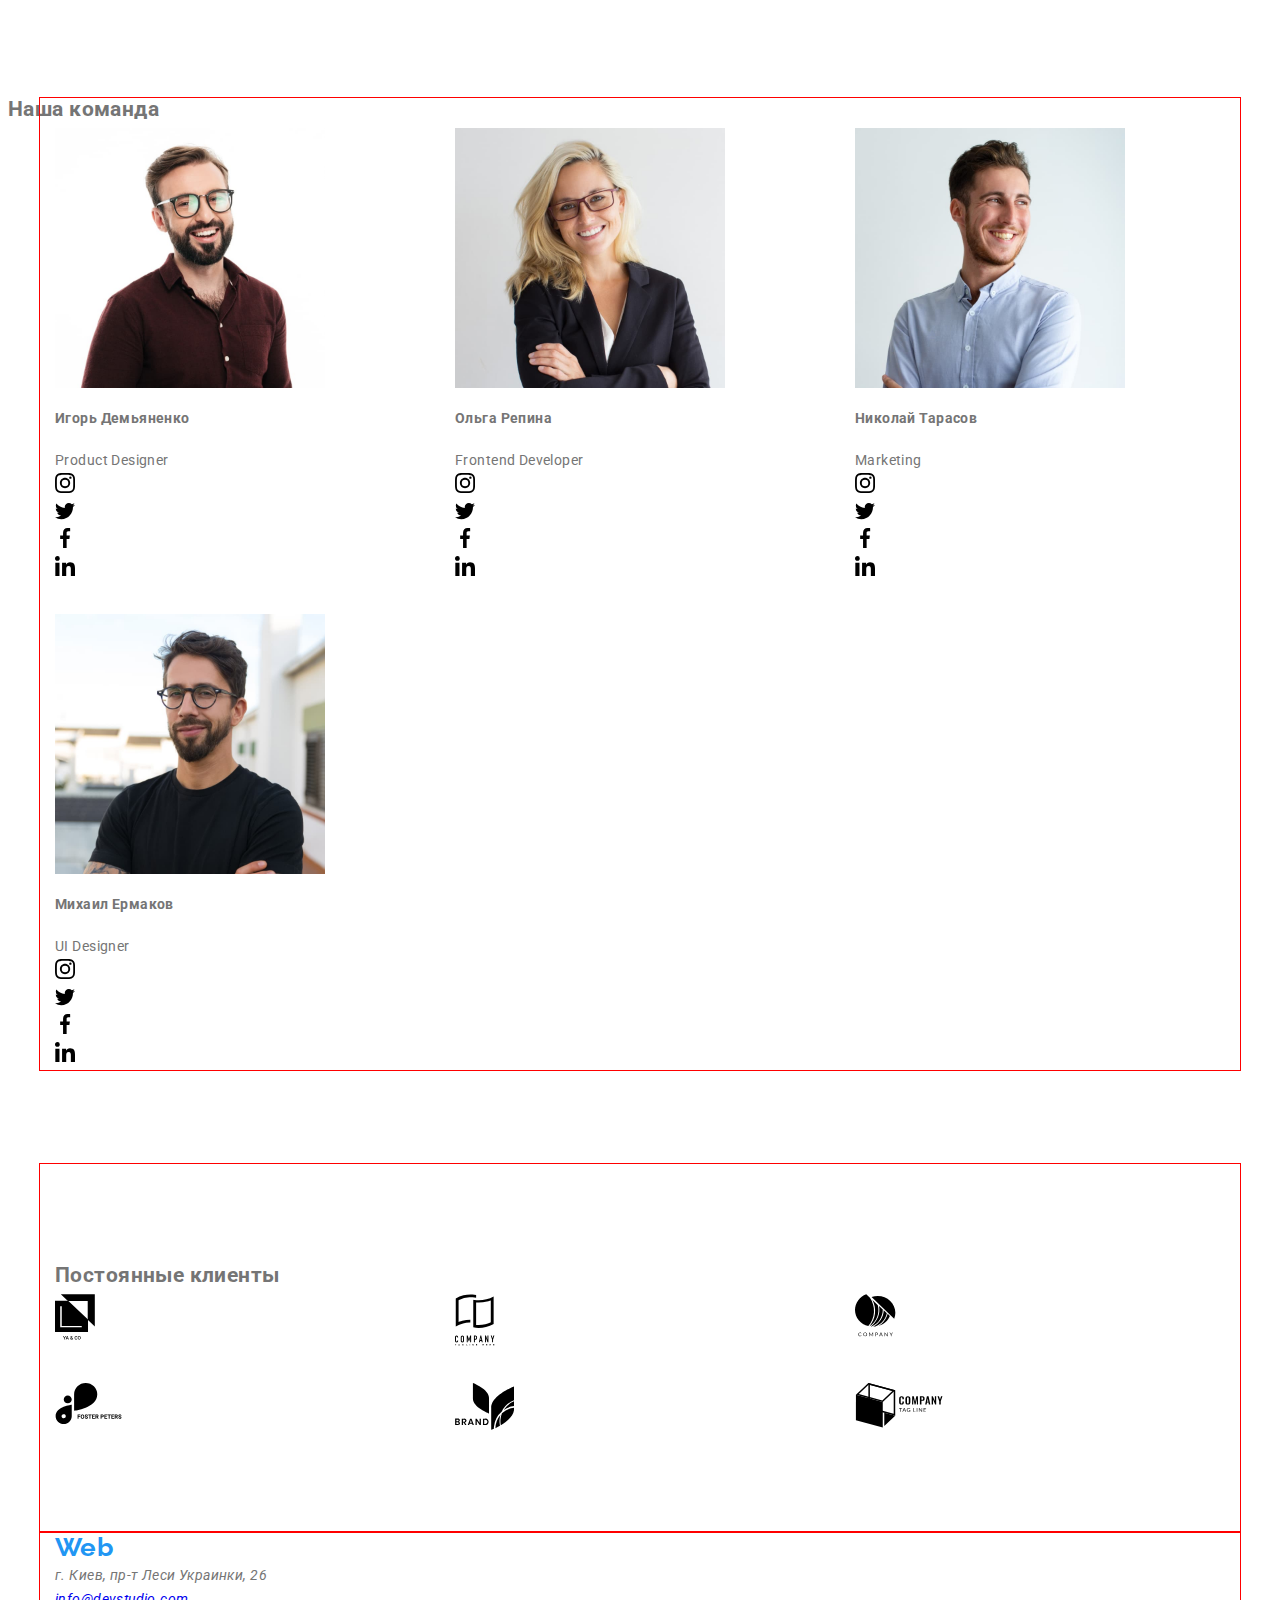
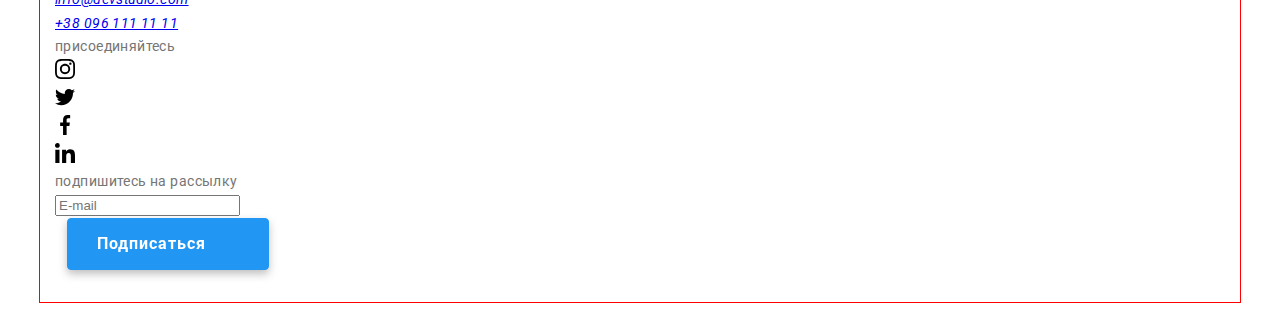
==== commit 5340dae6: "sass refactoring start" ====
--- a/index.html
+++ b/index.html
@@ -12,37 +12,35 @@
     <link rel="stylesheet" href="https://cdnjs.cloudflare.com/ajax/libs/modern-normalize/1.0.0/modern-normalize.min.css" integrity="sha512-ISS7cAi1PEhQ8jnbJpJZMd29NlhNj4AWYyLOSp2CE/CsHxTCu+r+t0D2yoJudVrd0/8fTVPUVDzY5Tvli75u/g==" crossorigin="anonymous" />
     <link rel="preconnect" href="https://fonts.gstatic.com">
     <link href="https://fonts.googleapis.com/css2?family=Raleway:wght@700&family=Roboto:wght@400;500;700;900&display=swap" rel="stylesheet">
-    <link rel="stylesheet" href="./css/styles.css">
+    <link rel="stylesheet" href="./css/main.min.css">
 </head>
 
 <body>
 
     <!-- Header -->
     <header>
-        <div class="container header-main">
-            <div class="logo-container">
-                <a href="index.html" class="logo-link"><span class="logo">Web</span><span
-                        class="studio-up">Studio</span></a>
-            </div>
-            <nav class="site-nav">
-                <ul class="navigation-set list">
-                    <li class="nav-set-item"><a href="./index.html" class="navigation-links current">Студия</a></li>
-                    <li class="nav-set-item"><a href="./portfolio.html" class="navigation-links">Портфолио</a></li>
-                    <li class="nav-set-item"><a href="" class="navigation-links">Контакты</a></li>
+        <div class="container header">
+            <div class="logo">
+                <a href="index.html" class="link"><span class="logo__web">Web</span><span
+                        class="logo__studio--light">Studio</span></a>
+            </div>
+            <nav class="site-navigation">
+                <ul class="site-navigation__set list">
+                    <li class="site-navigation__item"><a href="./index.html" class="site-navigation__links site-navigation__links--current">Студия</a></li>
+                    <li class="site-navigation__item"><a href="./portfolio.html" class="site-navigation__links">Портфолио</a></li>
+                    <li class="site-navigation__item"><a href="" class="site-navigation__links">Контакты</a></li>
                 </ul>
             </nav>
-
-
-            <ul class="list contacts-set">
-                <li class="contacts-set-item">
-                    <a href="mailto:info@devstudio.com" class="header-contacts">
-                        <svg class="contact-set-icons envelope">
+            <ul class="list contacts">
+                <li class="contacts__item">
+                    <a href="mailto:info@devstudio.com" class="contacts__link">
+                        <svg class="contacts__icon envelope">
                             <use href="./images/icons.svg#envelope" width="16" height="12"></use>
                         </svg> info@devstudio.com
                     </a>
                 </li>
-                <li class="contacts-set-item"><a href="tel:+380961111111" class="header-contacts"><svg
-                            class="contact-set-icons smartphone">
+                <li class="contacts__item"><a href="tel:+380961111111" class="contacts__link"><svg
+                            class="contacts__icon smartphone">
                             <use href="./images/icons.svg#smartphone" width="10" height="16"></use>
                         </svg>+38 096 111 11 11</a>
                 </li>
@@ -55,50 +53,49 @@
     <main>
 
         <!-- HERO> -->
-        <section class="hero-section overlay">
+        <section class="hero overlay">
             <div class="container">
-                <h1 class="hero-title">Эффективные решения <br> для вашего бизнеса</h1>
-                <button type="button" class="main-button" data-modal-open>
+                <h1 class="hero__title">Эффективные решения <br> для вашего бизнеса</h1>
+                <button type="button" class="button--main" data-modal-open>
                     Заказать услугу
                 </button>
             </div>
         </section>
         <div class="backdrop is-hidden" data-modal>
             <div class="modal-window">
-                <button type="button" class="close-button" data-modal-close><svg class="icon-close" width="18" height="18">
+                <button type="button" class="button--close" data-modal-close><svg class="icon-close" width="18" height="18">
                     <use href="./images/icons.svg#icon-close"></use>
                 </svg></button>
-                <form class="modal-form-window" autocomplete="off">
-                    <h2 class="modal-header">Оставьте свои данные, мы вам перезвоним</h2>
-                
-                
-                    <label class="form-field label-user-data">Имя
-                        <input type="text" class="input-user-data"><svg class="label-icon" width="12" height="12">
+                <form class="modal-window__form" autocomplete="off">
+                    <h2 class="modal-window__header">Оставьте свои данные, мы вам перезвоним</h2>
+            
+                    <label class="form-field">Имя
+                        <input type="text" class="form-field__input"><svg class="form-field__icon" width="12" height="12">
                             <use href="./images/icons.svg#person-black"></use>
                         </svg></label>
                 
                 
-                    <label class="form-field label-user-data">Телефон<input type="tel" class="input-user-data">
-                        <svg class="label-icon" width="13" height="13">
+                    <label class="form-field">Телефон<input type="tel" class="form-field__input">
+                        <svg class="form-field__icon" width="13" height="13">
                             <use href="./images/icons.svg#phone-black"></use>
                         </svg></label>
                 
                 
-                    <label class="form-field label-user-data">Почта<input type="email" class="input-user-data">
-                        <svg class="label-icon" width="15" height="12">
+                    <label class="form-field">Почта<input type="email" class="form-field__input">
+                        <svg class="form-field__icon" width="15" height="12">
                             <use href="./images/icons.svg#email-black"></use>
                         </svg></label>
                 
                 
                     <label class="form-field ">Комментарий
-                        <textarea name="modal-user-comment" id="modal-user-comment" rows="5" class="modal-user-comment"
+                        <textarea name="form-field__comment" rows="5" class="form-field__comment"
                             placeholder="Введите текст"></textarea></label>
                 
-                    <label class="form-field-checkbox">
-                        <input type="checkbox" class="checkbox">
-                        <span class="checkbox-custom-icon"></span> Соглашаюсь с рассылкой и принимаю <a href="./index.html"
-                            class="link-conditions">Условия договора</a></label>
-                    <button type="submit" class="submit-button">Отправить</button>
+                    <label class="form-field__checkbox">
+                        <input type="checkbox" class="checkbox hidden">
+                        <span class="checkbox__icon"></span> Соглашаюсь с рассылкой и принимаю <a href="./index.html"
+                            class="conditions">Условия договора</a></label>
+                    <button type="submit" class="button--main button--submit">Отправить</button>
                 </form>
             </div>
         </div>
@@ -108,26 +105,26 @@
         <section class="advantages-section section container">
             <h2 class="hidden">Наши преимущества</h2>
             <ul class="grid advantages-set list">
-                <li class="grid-item advantages-set-item icon-antenna">
+                <li class="grid__item advantages-set-item icon-antenna">
                     <div>
                         <h3 class="advantages-header">Внимание к деталям</h3>
                         <p class="advantages-paragraph">Идейные соображения, а также начало повседневной работы по формированию позиции.</p>
                     </div>
                 </li>
-                <li class="grid-item advantages-set-item icon-clock">
+                <li class="grid__item advantages-set-item icon-clock">
                     <div>
                         <h3 class="advantages-header">Пунктуальность</h3>
                         <p class="advantages-paragraph">Задача организации, в особенности же рамки и место обучения кадров влечет за собой.</p>
                     </div>
                 </li>
-                <li class="grid-item advantages-set-item icon-diagramm">
+                <li class="grid__item advantages-set-item icon-diagramm">
                     <div>
                         <h3 class="advantages-header">Планирование</h3>
                         <p class="advantages-paragraph">Равным образом консультация с широким активом в значительной степени обуславливает.
                         </p>
                     </div>
                 </li>
-                <li class="grid-item advantages-set-item icon-astronaut">
+                <li class="grid__item advantages-set-item icon-astronaut">
                     <div>
                         <h3 class="advantages-header">Современные технологии</h3>
                         <p class="advantages-paragraph">Значимость этих проблем настолько очевидна, что реализация плановых заданий.</p>
@@ -142,13 +139,13 @@
             <h2 class="work-section-header">Чем мы занимаемся </h2>
             <div class="container">
                 <ul class="grid work-set list">
-                    <li class="grid-item work-set-item"><img src="./images/box_1.jpg" alt="Програмист работает на пк" width=370>
+                    <li class="grid__item work-set-item"><img src="./images/box_1.jpg" alt="Програмист работает на пк" width=370>
                         <p class="work-section-caption">Десктопные приложения</p>
                     </li>
-                    <li class="grid-item work-set-item"><img src="./images/box_2.jpg" alt="веб-дизайнеры разрабатывают интерфейс приложения на смартфон, " width=370>
+                    <li class="grid__item work-set-item"><img src="./images/box_2.jpg" alt="веб-дизайнеры разрабатывают интерфейс приложения на смартфон, " width=370>
                         <p class="work-section-caption">Мобильные приложения</p>
                     </li>
-                    <li class="grid-item work-set-item"><img src="./images/box_3.jpg" alt="дизайнер работает над цветовыми решениями на планшете " width=370>
+                    <li class="grid__item work-set-item"><img src="./images/box_3.jpg" alt="дизайнер работает над цветовыми решениями на планшете " width=370>
                         <p class="work-section-caption">Дизайнерские решения</p>
                     </li>
                 </ul>
@@ -161,7 +158,7 @@
             <h2 class="team-section-header">Наша команда</h2>
             <div class="container">
                 <ul class="grid team-set list">
-                    <li class="grid-item team-set-item">
+                    <li class="grid__item team-set-item">
                         <img src="./images/team1.jpg" alt="Фото Продукт-дизайнера" Width=270>
 
                         <h4 class="teammates-names">Игорь Демьяненко</h4>
@@ -197,7 +194,7 @@
                             </li>
                         </ul>
                     </li>
-                    <li class="grid-item team-set-item">
+                    <li class="grid__item team-set-item">
                         <img src="./images/team2.jpg" alt="фото фронтэнд-разработчика" Width=270>
 
                         <h4 class="teammates-names">Ольга Репина</h4>
@@ -234,7 +231,7 @@
                         </ul>
                     </li>
 
-                    <li class="grid-item team-set-item">
+                    <li class="grid__item team-set-item">
                         <img src="./images/team3.jpg" alt="Фото специалиста по маркетингу" Width=270>
                         <h4 class="teammates-names">Николай Тарасов</h4>
                         <p class="teammates-position">Marketing</p>
@@ -269,7 +266,7 @@
                             </li>
                         </ul>
                     </li>
-                    <li class="grid-item team-set-item">
+                    <li class="grid__item team-set-item">
                         <img src="./images/team4.jpg" alt="Фото дизайнера интерфейса" Width=270>
                         <h4 class="teammates-names">Михаил Ермаков</h4>
                         <p class="teammates-position">UI Designer</p>
@@ -315,42 +312,42 @@
             <h2 class="clients-section-header">Постоянные клиенты</h2>
 
             <ul class="list clients-section-list grid">
-                <li class="clients-section-items grid-item">
+                <li class="clients-section-items grid__item">
                     <a href="" class="clients-section-link">
                         <svg class="clients-section-icon" width="44" height="49">
                         <use href="./images\icons.svg#logo1"></use>
                     </svg>
                     </a>
                 </li>
-                <li class="clients-section-items grid-item">
+                <li class="clients-section-items grid__item">
                     <a href="" class="clients-section-link">
                         <svg class="clients-section-icon" width="40" height="52">
                             <use href="./images\icons.svg#logo2"></use>
                         </svg>
                     </a>
                 </li>
-                <li class="clients-section-items grid-item">
+                <li class="clients-section-items grid__item">
                     <a href="" class="clients-section-link">
                         <svg class="clients-section-icon" width="41" height="43">
                             <use href="./images\icons.svg#logo3"></use>
                         </svg>
                     </a>
                 </li>
-                <li class="clients-section-items grid-item">
+                <li class="clients-section-items grid__item">
                     <a href="" class="clients-section-link">
                         <svg class="clients-section-icon" width="80" height="42">
                             <use href="./images\icons.svg#logo4"></use>
                         </svg>
                     </a>
                 </li>
-                <li class="clients-section-items grid-item">
+                <li class="clients-section-items grid__item">
                     <a href="" class="clients-section-link">
                         <svg class="clients-section-icon" width="59" height="47">
                             <use href="./images\icons.svg#logo5"></use>
                         </svg>
                     </a>
                 </li>
-                <li class="clients-section-items grid-item">
+                <li class="clients-section-items grid__item">
                     <a href="" class="clients-section-link">
                         <svg class="clients-section-icon" width="89" height="45">
                             <use href="./images\icons.svg#logo6"></use>
@@ -368,8 +365,8 @@
         <div class="footer-structure container">
             <div class="footer-info">
                 <div class="footer-logo">
-                    <a href="index.html" class="logo-link"><span class="logo">Web</span><span
-        class="studio-down">Studio</span></a>
+                    <a href="index.html" class="link"><span class="logo__web">Web</span><span
+        class="logo__studio--dark">Studio</span></a>
                 </div>
                 <div class="footer-address">
                     <address><span class="actual-address">г. Киев, пр-т Леси Украинки, 26 </span><br>
@@ -418,8 +415,8 @@
                         <input type="email" class="subscribe-input" placeholder="E-mail">
                         <label for="" class="subscribe-label"></label>
                     </div>
-                    <div class="subscribe-button-item">
-                        <button type="submit" class="subscribe-button">Подписаться</button>
+                    <div class="button--subscribe-item">
+                        <button type="submit" class="button--main button--subscribe">Подписаться</button>
                         <svg class="subscribe-icon" width="24" height="24">
                                     <use href="./images/icons.svg#icon-send"></use>
                                 </svg>
--- a/css/main.min.css
+++ b/css/main.min.css
@@ -0,0 +1,2 @@
+html{box-sizing:border-box}*,*::after,*::before{box-sizing:inherit}body{font-family:Roboto, sans-serif;font-style:normal;font-weight:400;font-size:14px;line-height:1.7;letter-spacing:0.03em;color:var(--common-text-color)}.list{list-style-type:none;padding-left:0;margin-top:0;margin-bottom:0}img{display:block;max-width:100%;height:auto}.hidden{position:absolute !important;clip:rect(1px 1px 1px 1px);clip:rect(1px, 1px, 1px, 1px);padding:0 !important;border:0 !important;height:1px !important;width:1px !important;overflow:hidden}.link{text-decoration:none}.section{padding-top:94px;padding-bottom:94px}.container{margin-left:auto;margin-right:auto;width:1200px;padding-left:15px;padding-right:15px;outline:1px solid red}.grid{display:flex;flex-wrap:wrap;margin-left:-30px;margin-top:-30px}.grid__item{flex-basis:calc((100% - 30px * var(--grid__item)) / var(--grid__item));margin-left:30px;margin-top:30px}h1,h2,h3,p{margin:0px}:root{--main-color: #2f303a;--important-text-color: #212121;--common-text-color: #757575;--secondary-text-color: rgba(255, 255, 255, 0.6);--important-color: #ffffff;--accent-color: #2196f3;--background-color-main: #e5e5e5;--background-color-secondary: #f5f4fa;--borders-color: #eeeeee;--grid__item: 3}.header{background-color:var(--important-color);border-bottom:1px solid #ececec;display:flex;align-items:center;height:80px;line-height:1.2;letter-spacing:0.02em}.site-navigation__set{display:flex;margin-left:93px}.site-navigation__item:not(:first-child){margin-left:50px}.site-navigation__links{display:block;position:relative;font-weight:500;font-size:14px;color:var(--important-text-color);text-decoration:none;padding-top:32px;padding-bottom:32px;transition:color 250ms cubic-bezier(0.4, 0, 0.2, 1)}.site-navigation__links:hover,.site-navigation__links:focus{color:var(--accent-color)}.site-navigation__links--current{color:var(--accent-color)}.site-navigation__links--current::after{content:'';position:absolute;bottom:0;display:block;width:100%;height:4px;background-color:var(--accent-color);border-radius:2px}.contacts{display:inline-flex;margin-left:auto;align-items:center}.contacts__item{align-items:center}.contacts__item:not(:first-child){margin-left:30px}.contacts__icon{fill:currentColor;margin-right:10px}.contacts__link{display:flex;color:var(--common-text-color);text-decoration:none;padding-top:32px;padding-bottom:32px;align-items:center;transition:fill,color 250ms cubic-bezier(0.4, 0, 0.2, 1)}.contacts__link:hover,.contacts__link:focus{color:var(--accent-color);fill:var(--accent-color)}.logo__web{font-family:Raleway;font-weight:700;font-size:26px;line-height:1.2;color:var(--accent-color)}.logo__studio--light{font-family:Raleway;font-weight:700;font-size:26px;line-height:1.2;color:var(--important-text-color)}.logo__studio--dark{font-family:Raleway;font-weight:700;font-size:26px;line-height:1.2;color:var(--important-color)}.envelope{width:16px;height:12px}.smartphone{width:10px;height:16px}.form-field__icon{position:absolute;width:16px;height:16px;transform:translate(16px, 35px);transition:fill 250ms cubic-bezier(0.4, 0, 0.2, 1)}.backdrop{position:fixed;background-color:rgba(0,0,0,0.2);top:0;bottom:0;left:0;right:0;opacity:1;z-index:2;transform:scale(1);transition:opacity 250ms cubic-bezier(0.4, 0, 0.2, 1),transform 250ms cubic-bezier(0.4, 0, 0.2, 1)}.is-hidden{opacity:0;transform:scale(0);pointer-events:none}.hero{background-color:var(--main-color);text-align:center;height:600px}.hero__title{padding-bottom:40px;padding-top:200px;font-weight:900;font-size:44px;line-height:1.36;letter-spacing:0.06em;text-transform:uppercase;color:var(--important-color)}.overlay{height:600px;margin-left:auto;margin-right:auto;background-size:cover;background-position:center;background-image:linear-gradient(to right, rgba(47,48,58,0.4), rgba(47,48,58,0.4)),url(../images/Hero_img.jpg)}.modal-window{position:absolute;top:50%;left:50%;transform:translate(-50%, -50%);z-index:3;background-color:var(--important-color);border-radius:4px;box-shadow:0px 1px 3px rgba(0,0,0,0.12),0px 1px 1px rgba(0,0,0,0.14),0px 2px 1px rgba(0,0,0,0.2)}.modal-window__form{padding:40px}.modal-window__header{padding-bottom:12px;font-weight:700;line-height:1.17;font-size:20px;color:var(--important-text-color)}.form-field{display:flex;flex-direction:column;position:relative;padding-bottom:10px}.form-field__input{border:1px solid rgba(33,33,33,0.2);border-radius:4px;height:40px;padding-left:35px;transition:border 250ms cubic-bezier(0.4, 0, 0.2, 1)}.form-field__comment{border:1px solid rgba(33,33,33,0.2);border-radius:4px;resize:none;padding:12px 16px;transition:border 250ms cubic-bezier(0.4, 0, 0.2, 1)}.form-field:focus-within .form-field__input{border:1px solid var(--accent-color);outline:none}.form-field:focus-within .form-field__icon{fill:var(--accent-color)}.form-field:focus-within .form-field__comment{outline:none;border:1px solid var(--accent-color)}.form-field__checkbox{display:block;position:relative;text-align:end;margin-right:11px}.conditions{color:var(--accent-color)}.button--close{display:flex;position:absolute;right:8px;top:8px;width:30px;height:30px;padding:0px;border:1px solid rgba(0,0,0,0.1);border-radius:50%;background-color:var(--important-color);justify-content:center;align-items:center;fill:var(--important-text-color);transition:fill 250ms cubic-bezier(0.4, 0, 0.2, 1)}.button--close:hover,.button--close:focus{fill:var(--accent-color)}.button--main{display:block;background-color:var(--accent-color);color:var(--important-color);cursor:pointer;min-width:200px;padding:10px 32px;font-size:16px;font-weight:700;font-family:inherit;line-height:1.9;border:1px solid var(--accent-color);text-align:center;border-radius:4px;margin-bottom:200px;margin-right:auto;margin-left:auto;filter:drop-shadow(0px 4px 4px rgba(0,0,0,0.25));transition:box-shadow 100ms cubic-bezier(0.4, 0, 0.2, 1)}.button--main:active{box-shadow:inset 0 0 5px 3px #34495e}.button--subscribe{margin-left:12px;margin-right:auto;margin-bottom:0;padding:10px 62px 10px 29px;letter-spacing:0.06em}.button--submit{margin-top:30px;margin-bottom:40px}.checkbox__icon{position:absolute;margin-left:-20px;top:50%;transform:translateY(-50%);width:16px;height:15px;border:2px solid #212121;border-radius:2px;transition:background-color 250ms cubic-bezier(0.4, 0, 0.2, 1);transition:background-image 250ms cubic-bezier(0.4, 0, 0.2, 1);transition:border 250ms cubic-bezier(0.4, 0, 0.2, 1)}.checkbox:checked+.checkbox__icon{position:absolute;margin-right:8px;width:16px;height:15px;border-radius:2px;border:2px solid var(--accent-color);background-color:var(--accent-color);background-image:url(../images/icon_check.svg);background-size:contain;background-position:center;background-origin:border-box}.checkbox:focus-within+.checkbox__icon{border:2px solid var(--accent-color)}
+/*# sourceMappingURL=main.min.css.map */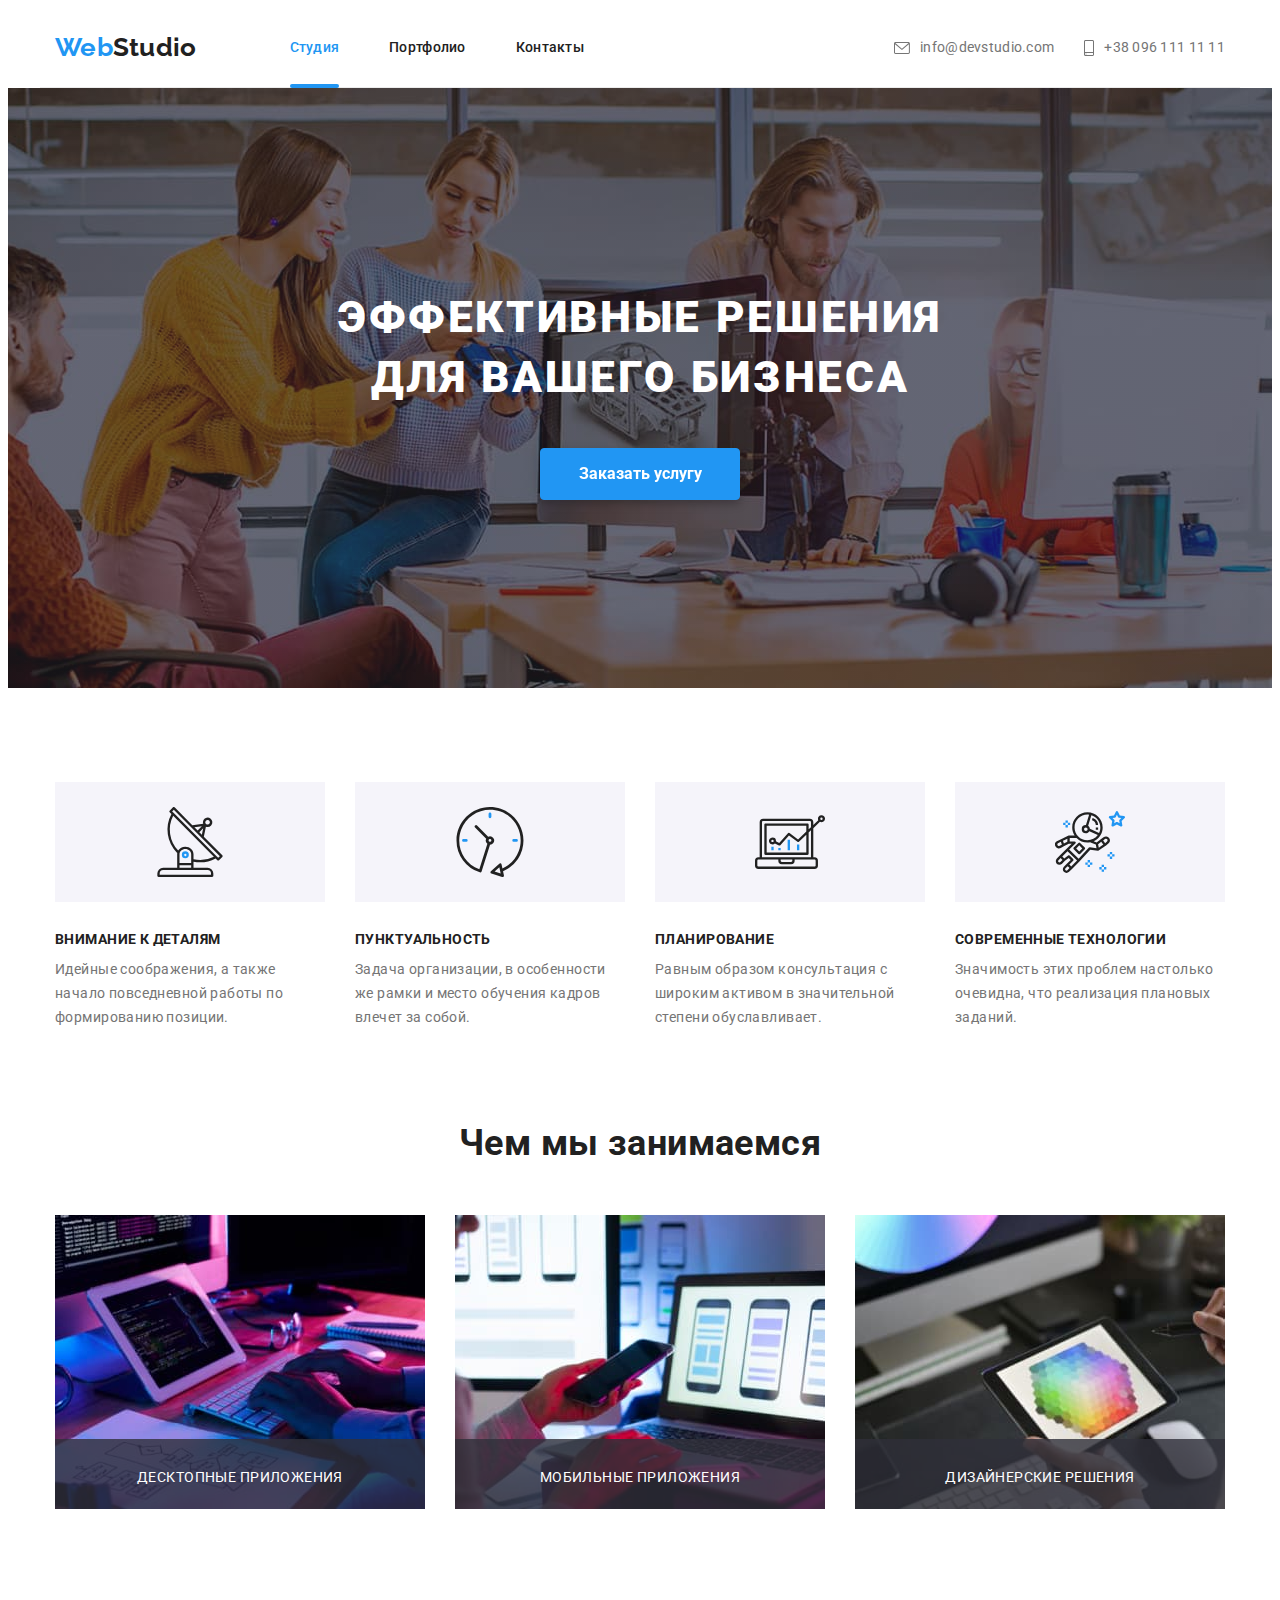
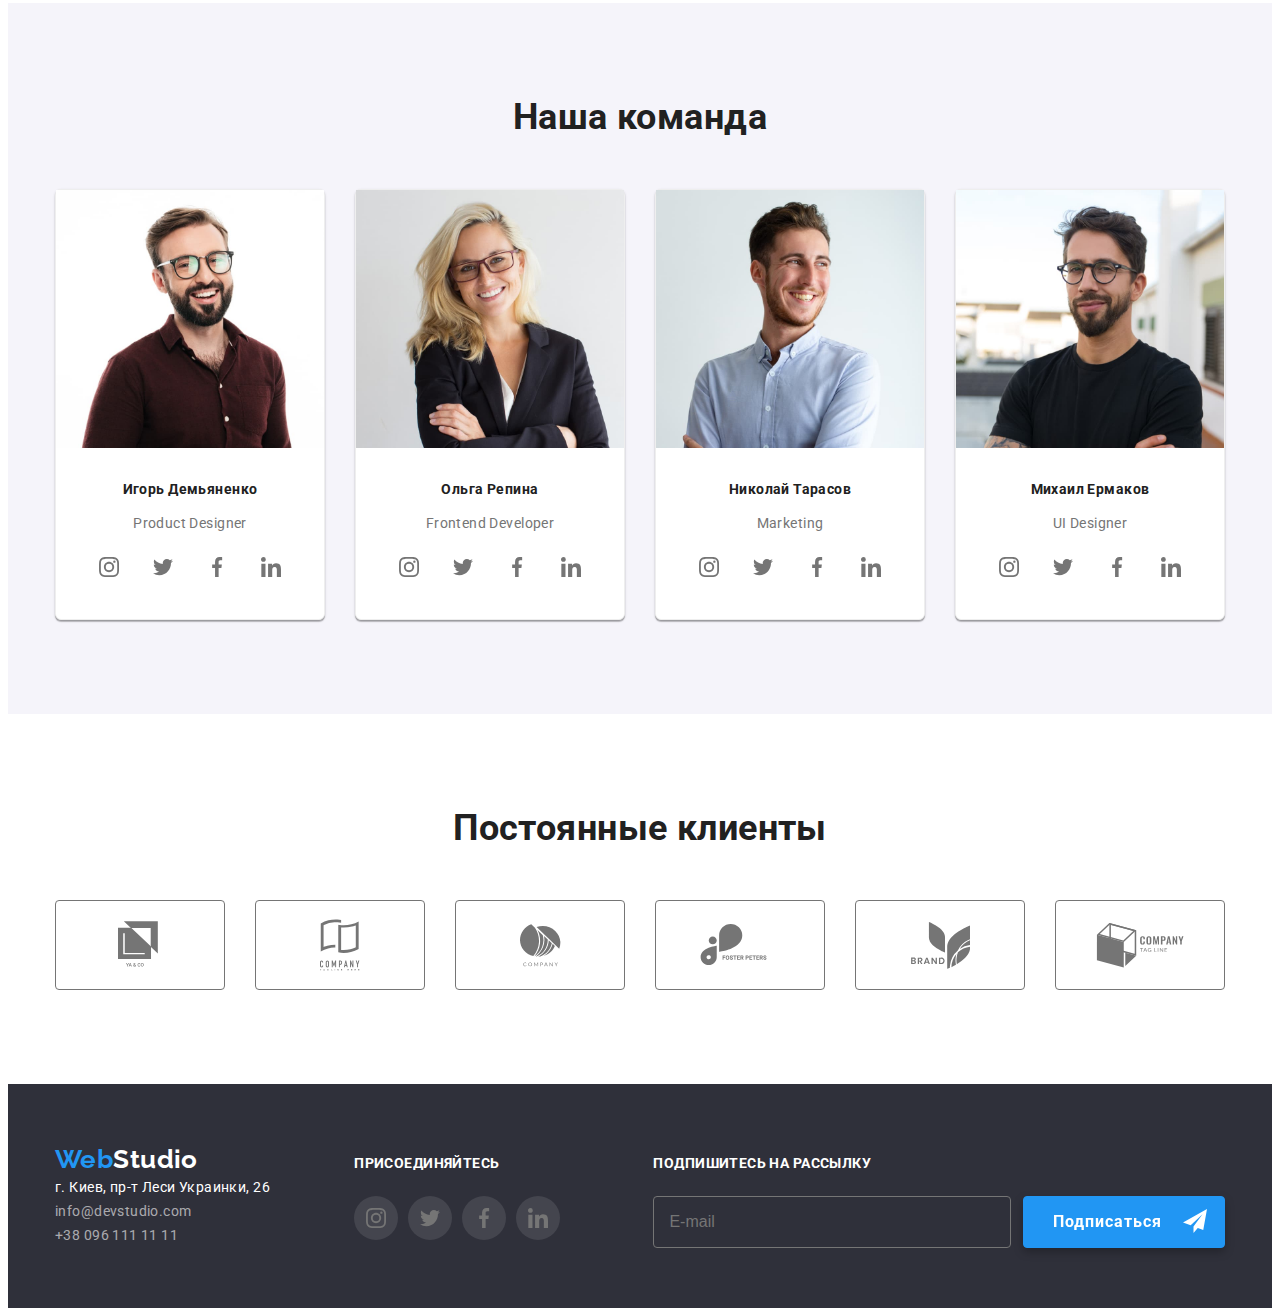
==== commit 0434c537: "sass refactoring" ====
--- a/index.html
+++ b/index.html
@@ -102,31 +102,31 @@
 
         <!-- Advantages -->
 
-        <section class="advantages-section section container">
+        <section class= "section container">
             <h2 class="hidden">Наши преимущества</h2>
-            <ul class="grid advantages-set list">
-                <li class="grid__item advantages-set-item icon-antenna">
+            <ul class="grid advantages list">
+                <li class="grid__item advantages__item advantages__antenna-icon">
                     <div>
-                        <h3 class="advantages-header">Внимание к деталям</h3>
+                        <h3 class="advantages__header">Внимание к деталям</h3>
                         <p class="advantages-paragraph">Идейные соображения, а также начало повседневной работы по формированию позиции.</p>
                     </div>
                 </li>
-                <li class="grid__item advantages-set-item icon-clock">
+                <li class="grid__item advantages__item advantages__clock-icon">
                     <div>
-                        <h3 class="advantages-header">Пунктуальность</h3>
+                        <h3 class="advantages__header">Пунктуальность</h3>
                         <p class="advantages-paragraph">Задача организации, в особенности же рамки и место обучения кадров влечет за собой.</p>
                     </div>
                 </li>
-                <li class="grid__item advantages-set-item icon-diagramm">
+                <li class="grid__item advantages__item advantages__diagram-icon">
                     <div>
-                        <h3 class="advantages-header">Планирование</h3>
+                        <h3 class="advantages__header">Планирование</h3>
                         <p class="advantages-paragraph">Равным образом консультация с широким активом в значительной степени обуславливает.
                         </p>
                     </div>
                 </li>
-                <li class="grid__item advantages-set-item icon-astronaut">
+                <li class="grid__item advantages__item advantages__astronaut-icon">
                     <div>
-                        <h3 class="advantages-header">Современные технологии</h3>
+                        <h3 class="advantages__header">Современные технологии</h3>
                         <p class="advantages-paragraph">Значимость этих проблем настолько очевидна, что реализация плановых заданий.</p>
                     </div>
                 </li>
@@ -135,18 +135,18 @@
 
         <!-- Work -->
 
-        <section class="work-section section">
-            <h2 class="work-section-header">Чем мы занимаемся </h2>
+        <section class="work section">
+            <h2 class="section-header">Чем мы занимаемся </h2>
             <div class="container">
-                <ul class="grid work-set list">
-                    <li class="grid__item work-set-item"><img src="./images/box_1.jpg" alt="Програмист работает на пк" width=370>
-                        <p class="work-section-caption">Десктопные приложения</p>
-                    </li>
-                    <li class="grid__item work-set-item"><img src="./images/box_2.jpg" alt="веб-дизайнеры разрабатывают интерфейс приложения на смартфон, " width=370>
-                        <p class="work-section-caption">Мобильные приложения</p>
-                    </li>
-                    <li class="grid__item work-set-item"><img src="./images/box_3.jpg" alt="дизайнер работает над цветовыми решениями на планшете " width=370>
-                        <p class="work-section-caption">Дизайнерские решения</p>
+                <ul class="grid list">
+                    <li class="grid__item work__item"><img src="./images/box_1.jpg" alt="Програмист работает на пк" width=370>
+                        <p class="work__caption">Десктопные приложения</p>
+                    </li>
+                    <li class="grid__item work__item"><img src="./images/box_2.jpg" alt="веб-дизайнеры разрабатывают интерфейс приложения на смартфон, " width=370>
+                        <p class="work__caption">Мобильные приложения</p>
+                    </li>
+                    <li class="grid__item work__item"><img src="./images/box_3.jpg" alt="дизайнер работает над цветовыми решениями на планшете " width=370>
+                        <p class="work__caption">Дизайнерские решения</p>
                     </li>
                 </ul>
             </div>
@@ -154,76 +154,76 @@
 
         <!-- Team -->
 
-        <section class="team-section section">
-            <h2 class="team-section-header">Наша команда</h2>
+        <section class="team section">
+            <h2 class="section-header">Наша команда</h2>
             <div class="container">
-                <ul class="grid team-set list">
-                    <li class="grid__item team-set-item">
+                <ul class="grid team__set list">
+                    <li class="grid__item team__item">
                         <img src="./images/team1.jpg" alt="Фото Продукт-дизайнера" Width=270>
 
-                        <h4 class="teammates-names">Игорь Демьяненко</h4>
-                        <p class="teammates-position">Product Designer</p>
-                        <ul class="list social-icons-set">
-                            <li class="social-icons-item ">
-                                <a href="" class="social-icons-link">
-                                    <svg class="social-icon" width="20" height="20">
+                        <h4 class="team__name">Игорь Демьяненко</h4>
+                        <p class="team__position">Product Designer</p>
+                        <ul class="list socials__set">
+                            <li class="socials__item ">
+                                <a href="" class="socials__link">
+                                    <svg class="socials__sprite" width="20" height="20">
                 <use href="./images/icons.svg#instagram"></use>
             </svg>
                                 </a>
                             </li>
-                            <li class="social-icons-item">
-                                <a href="" class="social-icons-link">
-                                    <svg class="social-icon" width="20" height="20">
+                            <li class="socials__item">
+                                <a href="" class="socials__link">
+                                    <svg class="socials__sprite" width="20" height="20">
                 <use href="./images/icons.svg#twitter"></use>
             </svg>
                                 </a>
                             </li>
-                            <li class="social-icons-item">
-                                <a href="" class="social-icons-link">
-                                    <svg class="social-icon" width="20" height="20">
+                            <li class="socials__item">
+                                <a href="" class="socials__link">
+                                    <svg class="socials__sprite" width="20" height="20">
                 <use href="./images/icons.svg#facebook"></use>
             </svg>
                                 </a>
                             </li>
-                            <li class="social-icons-item">
-                                <a href="" class="social-icons-link">
-                                    <svg class="social-icon" width="20" height="20">
+                            <li class="socials__item">
+                                <a href="" class="socials__link">
+                                    <svg class="socials__sprite" width="20" height="20">
                 <use href="./images/icons.svg#linkedin"></use>
             </svg>
                                 </a>
                             </li>
                         </ul>
                     </li>
-                    <li class="grid__item team-set-item">
+                    <li class="grid__item team__item">
                         <img src="./images/team2.jpg" alt="фото фронтэнд-разработчика" Width=270>
 
-                        <h4 class="teammates-names">Ольга Репина</h4>
-                        <p class="teammates-position">Frontend Developer</p>
-                        <ul class="list social-icons-set">
-                            <li class="social-icons-item ">
-                                <a href="" class="social-icons-link">
-                                    <svg class="social-icon" width="20" height="20">
+                        <h4 class="team__name">Ольга Репина</h4>
+                        <p class="team__position">Frontend Developer</p>
+                        <ul class="list socials__set">
+                            <li class="socials__item ">
+                                <a href="" class="socials__link">
+                                    <svg class="socials__sprite" width="20" height="20">
                 <use href="./images/icons.svg#instagram"></use>
             </svg>
                                 </a>
                             </li>
-                            <li class="social-icons-item">
-                                <a href="" class="social-icons-link">
-                                    <svg class="social-icon" width="20" height="20">
+                            <li class="socials__item">
+                                <a href="" class="socials__link">
+                                    <svg class="socials__sprite" width="20" height="20">
                 <use href="./images/icons.svg#twitter"></use>
             </svg>
                                 </a>
                             </li>
-                            <li class="social-icons-item">
-                                <a href="" class="social-icons-link">
-                                    <svg class="social-icon" width="20" height="20">
+                            <li class="socials__item">
+                                <a href="" class="socials__link">
+                                    <svg class="socials__sprite" width="20" height="20">
                 <use href="./images/icons.svg#facebook"></use>
             </svg>
                                 </a>
                             </li>
-                            <li class="social-icons-item">
-                                <a href="" class="social-icons-link">
-                                    <svg class="social-icon" width="20" height="20">
+                            <li class="socials__item">
+                                <a href="" class="socials__link">
+                                    <svg class="socials__sprite" width="20" height="20">
                 <use href="./images/icons.svg#linkedin"></use>
             </svg>
                                 </a>
@@ -231,70 +231,70 @@
                         </ul>
                     </li>
 
-                    <li class="grid__item team-set-item">
+                    <li class="grid__item team__item">
                         <img src="./images/team3.jpg" alt="Фото специалиста по маркетингу" Width=270>
-                        <h4 class="teammates-names">Николай Тарасов</h4>
-                        <p class="teammates-position">Marketing</p>
-                        <ul class="list social-icons-set">
-                            <li class="social-icons-item ">
-                                <a href="" class="social-icons-link">
-                                    <svg class="social-icon" width="20" height="20">
+                        <h4 class="team__name">Николай Тарасов</h4>
+                        <p class="team__position">Marketing</p>
+                        <ul class="list socials__set">
+                            <li class="socials__item ">
+                                <a href="" class="socials__link">
+                                    <svg class="socials__sprite" width="20" height="20">
                 <use href="./images/icons.svg#instagram"></use>
             </svg>
                                 </a>
                             </li>
-                            <li class="social-icons-item">
-                                <a href="" class="social-icons-link">
-                                    <svg class="social-icon" width="20" height="20">
+                            <li class="socials__item">
+                                <a href="" class="socials__link">
+                                    <svg class="socials__sprite" width="20" height="20">
                 <use href="./images/icons.svg#twitter"></use>
             </svg>
                                 </a>
                             </li>
-                            <li class="social-icons-item">
-                                <a href="" class="social-icons-link">
-                                    <svg class="social-icon" width="20" height="20">
+                            <li class="socials__item">
+                                <a href="" class="socials__link">
+                                    <svg class="socials__sprite" width="20" height="20">
                 <use href="./images/icons.svg#facebook"></use>
             </svg>
                                 </a>
                             </li>
-                            <li class="social-icons-item">
-                                <a href="" class="social-icons-link">
-                                    <svg class="social-icon" width="20" height="20">
+                            <li class="socials__item">
+                                <a href="" class="socials__link">
+                                    <svg class="socials__sprite" width="20" height="20">
                 <use href="./images/icons.svg#linkedin"></use>
             </svg>
                                 </a>
                             </li>
                         </ul>
                     </li>
-                    <li class="grid__item team-set-item">
+                    <li class="grid__item team__item">
                         <img src="./images/team4.jpg" alt="Фото дизайнера интерфейса" Width=270>
-                        <h4 class="teammates-names">Михаил Ермаков</h4>
-                        <p class="teammates-position">UI Designer</p>
-                        <ul class="list social-icons-set">
-                            <li class="social-icons-item ">
-                                <a href="" class="social-icons-link">
-                                    <svg class="social-icon" width="20" height="20">
+                        <h4 class="team__name">Михаил Ермаков</h4>
+                        <p class="team__position">UI Designer</p>
+                        <ul class="list socials__set">
+                            <li class="socials__item ">
+                                <a href="" class="socials__link">
+                                    <svg class="socials__sprite" width="20" height="20">
                 <use href="./images/icons.svg#instagram"></use>
             </svg>
                                 </a>
                             </li>
-                            <li class="social-icons-item">
-                                <a href="" class="social-icons-link">
-                                    <svg class="social-icon" width="20" height="20">
+                            <li class="socials__item">
+                                <a href="" class="socials__link">
+                                    <svg class="socials__sprite" width="20" height="20">
                 <use href="./images/icons.svg#twitter"></use>
             </svg>
                                 </a>
                             </li>
-                            <li class="social-icons-item">
-                                <a href="" class="social-icons-link">
-                                    <svg class="social-icon" width="20" height="20">
+                            <li class="socials__item">
+                                <a href="" class="socials__link">
+                                    <svg class="socials__sprite" width="20" height="20">
                 <use href="./images/icons.svg#facebook"></use>
             </svg>
                                 </a>
                             </li>
-                            <li class="social-icons-item">
-                                <a href="" class="social-icons-link">
-                                    <svg class="social-icon" width="20" height="20">
+                            <li class="socials__item">
+                                <a href="" class="socials__link">
+                                    <svg class="socials__sprite" width="20" height="20">
                 <use href="./images/icons.svg#linkedin"></use>
             </svg>
                                 </a>
@@ -308,48 +308,48 @@
 
         <!-- Our clients -->
 
-        <section class="clients-section section container">
-            <h2 class="clients-section-header">Постоянные клиенты</h2>
-
-            <ul class="list clients-section-list grid">
-                <li class="clients-section-items grid__item">
-                    <a href="" class="clients-section-link">
-                        <svg class="clients-section-icon" width="44" height="49">
+        <section class="section container">
+            <h2 class="section-header">Постоянные клиенты</h2>
+
+            <ul class="list clients__list grid">
+                <li class="clients__items grid__item">
+                    <a href="" class="clients__link">
+                        <svg class="clients__icon" width="44" height="49">
                         <use href="./images\icons.svg#logo1"></use>
                     </svg>
                     </a>
                 </li>
-                <li class="clients-section-items grid__item">
-                    <a href="" class="clients-section-link">
-                        <svg class="clients-section-icon" width="40" height="52">
+                <li class="clients__items grid__item">
+                    <a href="" class="clients__link">
+                        <svg class="clients__icon" width="40" height="52">
                             <use href="./images\icons.svg#logo2"></use>
                         </svg>
                     </a>
                 </li>
-                <li class="clients-section-items grid__item">
-                    <a href="" class="clients-section-link">
-                        <svg class="clients-section-icon" width="41" height="43">
+                <li class="clients__items grid__item">
+                    <a href="" class="clients__link">
+                        <svg class="clients__icon" width="41" height="43">
                             <use href="./images\icons.svg#logo3"></use>
                         </svg>
                     </a>
                 </li>
-                <li class="clients-section-items grid__item">
-                    <a href="" class="clients-section-link">
-                        <svg class="clients-section-icon" width="80" height="42">
+                <li class="clients__items grid__item">
+                    <a href="" class="clients__link">
+                        <svg class="clients__icon" width="80" height="42">
                             <use href="./images\icons.svg#logo4"></use>
                         </svg>
                     </a>
                 </li>
-                <li class="clients-section-items grid__item">
-                    <a href="" class="clients-section-link">
-                        <svg class="clients-section-icon" width="59" height="47">
+                <li class="clients__items grid__item">
+                    <a href="" class="clients__link">
+                        <svg class="clients__icon" width="59" height="47">
                             <use href="./images\icons.svg#logo5"></use>
                         </svg>
                     </a>
                 </li>
-                <li class="clients-section-items grid__item">
-                    <a href="" class="clients-section-link">
-                        <svg class="clients-section-icon" width="89" height="45">
+                <li class="clients__items grid__item">
+                    <a href="" class="clients__link">
+                        <svg class="clients__icon" width="89" height="45">
                             <use href="./images\icons.svg#logo6"></use>
                         </svg>
                     </a>
@@ -361,63 +361,61 @@
 
     <!-- Footer -->
 
-    <footer class="main-footer">
-        <div class="footer-structure container">
-            <div class="footer-info">
+    <footer class="footer">
+        <div class="footer__main container">
+            <div class="footer__about-us">
                 <div class="footer-logo">
                     <a href="index.html" class="link"><span class="logo__web">Web</span><span
         class="logo__studio--dark">Studio</span></a>
                 </div>
-                <div class="footer-address">
-                    <address><span class="actual-address">г. Киев, пр-т Леси Украинки, 26 </span><br>
-    <a href="mailto:info@devstudio.com" class="footer-contacts">info@devstudio.com</a><br>
-    <a href="tel:+380961111111" class="footer-contacts">+38 096 111 11 11</a>
-</address>
-                </div>
-            </div>
-            <div class="footer-social-links">
-                <p class="join">присоединяйтесь</p>
-                <ul class="list social-icons-set">
-                    <li class="social-icons-item ">
-                        <a href="" class="social-icons-link">
-                            <svg class="social-icon" width="20" height="20">
+                    <address><span class="footer__address">г. Киев, пр-т Леси Украинки, 26 </span><br>
+    <a href="mailto:info@devstudio.com" class="footer__contacts">info@devstudio.com</a><br>
+    <a href="tel:+380961111111" class="footer__contacts">+38 096 111 11 11</a>
+</address>  
+            </div>
+            <div class="footer__about-us">
+                <p class="footer__join-us">присоединяйтесь</p>
+                <ul class="list socials__set">
+                    <li class="socials__item ">
+                        <a href="" class="socials__link">
+                            <svg class="socials__sprite" width="20" height="20">
     <use href="./images/icons.svg#instagram"></use>
 </svg>
                         </a>
                     </li>
-                    <li class="social-icons-item">
-                        <a href="" class="social-icons-link">
-                            <svg class="social-icon" width="20" height="20">
+                    <li class="socials__item">
+                        <a href="" class="socials__link">
+                            <svg class="socials__sprite" width="20" height="20">
     <use href="./images/icons.svg#twitter"></use>
 </svg>
                         </a>
                     </li>
-                    <li class="social-icons-item">
-                        <a href="" class="social-icons-link">
-                            <svg class="social-icon" width="20" height="20">
+                    <li class="socials__item">
+                        <a href="" class="socials__link">
+                            <svg class="socials__sprite" width="20" height="20">
     <use href="./images/icons.svg#facebook"></use>
 </svg>
                         </a>
                     </li>
-                    <li class="social-icons-item">
-                        <a href="" class="social-icons-link">
-                            <svg class="social-icon" width="20" height="20">
+                    <li class="socials__item">
+                        <a href="" class="socials__link">
+                            <svg class="socials__sprite" width="20" height="20">
     <use href="./images/icons.svg#linkedin"></use>
 </svg>
                         </a>
                     </li>
                 </ul>
             </div>
-            <div class="footer-subscribe">
-                <p class="join">подпишитесь на рассылку</p>
-                <form class="subscribe-form" autocomplete="off">
-                    <div class="subscribe-input-form">
-                        <input type="email" class="subscribe-input" placeholder="E-mail">
+            <div class="footer__subscribe-us">
+                <p class="footer__join-us">подпишитесь на рассылку</p>
+                <form class="subscribe__form" autocomplete="off">
+                    <div class="subscribe__input-form">
+                        <input type="email" class="subscribe__input" placeholder="E-mail">
                         <label for="" class="subscribe-label"></label>
                     </div>
-                    <div class="button--subscribe-item">
+                    <div class="subscribe__button">
                         <button type="submit" class="button--main button--subscribe">Подписаться</button>
-                        <svg class="subscribe-icon" width="24" height="24">
+                        <svg class="subscribe__icon" width="24" height="24">
                                     <use href="./images/icons.svg#icon-send"></use>
                                 </svg>
                     </div>
--- a/css/main.min.css
+++ b/css/main.min.css
@@ -1,2 +1,2 @@
-html{box-sizing:border-box}*,*::after,*::before{box-sizing:inherit}body{font-family:Roboto, sans-serif;font-style:normal;font-weight:400;font-size:14px;line-height:1.7;letter-spacing:0.03em;color:var(--common-text-color)}.list{list-style-type:none;padding-left:0;margin-top:0;margin-bottom:0}img{display:block;max-width:100%;height:auto}.hidden{position:absolute !important;clip:rect(1px 1px 1px 1px);clip:rect(1px, 1px, 1px, 1px);padding:0 !important;border:0 !important;height:1px !important;width:1px !important;overflow:hidden}.link{text-decoration:none}.section{padding-top:94px;padding-bottom:94px}.container{margin-left:auto;margin-right:auto;width:1200px;padding-left:15px;padding-right:15px;outline:1px solid red}.grid{display:flex;flex-wrap:wrap;margin-left:-30px;margin-top:-30px}.grid__item{flex-basis:calc((100% - 30px * var(--grid__item)) / var(--grid__item));margin-left:30px;margin-top:30px}h1,h2,h3,p{margin:0px}:root{--main-color: #2f303a;--important-text-color: #212121;--common-text-color: #757575;--secondary-text-color: rgba(255, 255, 255, 0.6);--important-color: #ffffff;--accent-color: #2196f3;--background-color-main: #e5e5e5;--background-color-secondary: #f5f4fa;--borders-color: #eeeeee;--grid__item: 3}.header{background-color:var(--important-color);border-bottom:1px solid #ececec;display:flex;align-items:center;height:80px;line-height:1.2;letter-spacing:0.02em}.site-navigation__set{display:flex;margin-left:93px}.site-navigation__item:not(:first-child){margin-left:50px}.site-navigation__links{display:block;position:relative;font-weight:500;font-size:14px;color:var(--important-text-color);text-decoration:none;padding-top:32px;padding-bottom:32px;transition:color 250ms cubic-bezier(0.4, 0, 0.2, 1)}.site-navigation__links:hover,.site-navigation__links:focus{color:var(--accent-color)}.site-navigation__links--current{color:var(--accent-color)}.site-navigation__links--current::after{content:'';position:absolute;bottom:0;display:block;width:100%;height:4px;background-color:var(--accent-color);border-radius:2px}.contacts{display:inline-flex;margin-left:auto;align-items:center}.contacts__item{align-items:center}.contacts__item:not(:first-child){margin-left:30px}.contacts__icon{fill:currentColor;margin-right:10px}.contacts__link{display:flex;color:var(--common-text-color);text-decoration:none;padding-top:32px;padding-bottom:32px;align-items:center;transition:fill,color 250ms cubic-bezier(0.4, 0, 0.2, 1)}.contacts__link:hover,.contacts__link:focus{color:var(--accent-color);fill:var(--accent-color)}.logo__web{font-family:Raleway;font-weight:700;font-size:26px;line-height:1.2;color:var(--accent-color)}.logo__studio--light{font-family:Raleway;font-weight:700;font-size:26px;line-height:1.2;color:var(--important-text-color)}.logo__studio--dark{font-family:Raleway;font-weight:700;font-size:26px;line-height:1.2;color:var(--important-color)}.envelope{width:16px;height:12px}.smartphone{width:10px;height:16px}.form-field__icon{position:absolute;width:16px;height:16px;transform:translate(16px, 35px);transition:fill 250ms cubic-bezier(0.4, 0, 0.2, 1)}.backdrop{position:fixed;background-color:rgba(0,0,0,0.2);top:0;bottom:0;left:0;right:0;opacity:1;z-index:2;transform:scale(1);transition:opacity 250ms cubic-bezier(0.4, 0, 0.2, 1),transform 250ms cubic-bezier(0.4, 0, 0.2, 1)}.is-hidden{opacity:0;transform:scale(0);pointer-events:none}.hero{background-color:var(--main-color);text-align:center;height:600px}.hero__title{padding-bottom:40px;padding-top:200px;font-weight:900;font-size:44px;line-height:1.36;letter-spacing:0.06em;text-transform:uppercase;color:var(--important-color)}.overlay{height:600px;margin-left:auto;margin-right:auto;background-size:cover;background-position:center;background-image:linear-gradient(to right, rgba(47,48,58,0.4), rgba(47,48,58,0.4)),url(../images/Hero_img.jpg)}.modal-window{position:absolute;top:50%;left:50%;transform:translate(-50%, -50%);z-index:3;background-color:var(--important-color);border-radius:4px;box-shadow:0px 1px 3px rgba(0,0,0,0.12),0px 1px 1px rgba(0,0,0,0.14),0px 2px 1px rgba(0,0,0,0.2)}.modal-window__form{padding:40px}.modal-window__header{padding-bottom:12px;font-weight:700;line-height:1.17;font-size:20px;color:var(--important-text-color)}.form-field{display:flex;flex-direction:column;position:relative;padding-bottom:10px}.form-field__input{border:1px solid rgba(33,33,33,0.2);border-radius:4px;height:40px;padding-left:35px;transition:border 250ms cubic-bezier(0.4, 0, 0.2, 1)}.form-field__comment{border:1px solid rgba(33,33,33,0.2);border-radius:4px;resize:none;padding:12px 16px;transition:border 250ms cubic-bezier(0.4, 0, 0.2, 1)}.form-field:focus-within .form-field__input{border:1px solid var(--accent-color);outline:none}.form-field:focus-within .form-field__icon{fill:var(--accent-color)}.form-field:focus-within .form-field__comment{outline:none;border:1px solid var(--accent-color)}.form-field__checkbox{display:block;position:relative;text-align:end;margin-right:11px}.conditions{color:var(--accent-color)}.button--close{display:flex;position:absolute;right:8px;top:8px;width:30px;height:30px;padding:0px;border:1px solid rgba(0,0,0,0.1);border-radius:50%;background-color:var(--important-color);justify-content:center;align-items:center;fill:var(--important-text-color);transition:fill 250ms cubic-bezier(0.4, 0, 0.2, 1)}.button--close:hover,.button--close:focus{fill:var(--accent-color)}.button--main{display:block;background-color:var(--accent-color);color:var(--important-color);cursor:pointer;min-width:200px;padding:10px 32px;font-size:16px;font-weight:700;font-family:inherit;line-height:1.9;border:1px solid var(--accent-color);text-align:center;border-radius:4px;margin-bottom:200px;margin-right:auto;margin-left:auto;filter:drop-shadow(0px 4px 4px rgba(0,0,0,0.25));transition:box-shadow 100ms cubic-bezier(0.4, 0, 0.2, 1)}.button--main:active{box-shadow:inset 0 0 5px 3px #34495e}.button--subscribe{margin-left:12px;margin-right:auto;margin-bottom:0;padding:10px 62px 10px 29px;letter-spacing:0.06em}.button--submit{margin-top:30px;margin-bottom:40px}.checkbox__icon{position:absolute;margin-left:-20px;top:50%;transform:translateY(-50%);width:16px;height:15px;border:2px solid #212121;border-radius:2px;transition:background-color 250ms cubic-bezier(0.4, 0, 0.2, 1);transition:background-image 250ms cubic-bezier(0.4, 0, 0.2, 1);transition:border 250ms cubic-bezier(0.4, 0, 0.2, 1)}.checkbox:checked+.checkbox__icon{position:absolute;margin-right:8px;width:16px;height:15px;border-radius:2px;border:2px solid var(--accent-color);background-color:var(--accent-color);background-image:url(../images/icon_check.svg);background-size:contain;background-position:center;background-origin:border-box}.checkbox:focus-within+.checkbox__icon{border:2px solid var(--accent-color)}
+html{box-sizing:border-box}*,*::after,*::before{box-sizing:inherit}body{font-family:Roboto, sans-serif;font-style:normal;font-weight:400;font-size:14px;line-height:1.7;letter-spacing:0.03em;color:var(--common-text-color)}.list{list-style-type:none;padding-left:0;margin-top:0;margin-bottom:0}img{display:block;max-width:100%;height:auto}.hidden{position:absolute !important;clip:rect(1px 1px 1px 1px);clip:rect(1px, 1px, 1px, 1px);padding:0 !important;border:0 !important;height:1px !important;width:1px !important;overflow:hidden}.link{text-decoration:none}.section{padding-top:94px;padding-bottom:94px}.section-header{font-weight:700;font-size:36px;line-height:1.16;text-align:center;color:var(--important-text-color);margin-top:0px;margin-bottom:50px}.container{margin-left:auto;margin-right:auto;width:1200px;padding-left:15px;padding-right:15px}.grid{display:flex;flex-wrap:wrap;margin-left:-30px;margin-top:-30px}.grid__item{flex-basis:calc((100% - 30px * var(--grid__item)) / var(--grid__item));margin-left:30px;margin-top:30px}h1,h2,h3,p{margin:0px}:root{--main-color: #2f303a;--important-text-color: #212121;--common-text-color: #757575;--secondary-text-color: rgba(255, 255, 255, 0.6);--important-color: #ffffff;--accent-color: #2196f3;--background-color-main: #e5e5e5;--background-color-secondary: #f5f4fa;--borders-color: #eeeeee;--grid__item: 3}.header{background-color:var(--important-color);border-bottom:1px solid #ececec;display:flex;align-items:center;height:80px;line-height:1.2;letter-spacing:0.02em}.site-navigation__set{display:flex;margin-left:93px}.site-navigation__item:not(:first-child){margin-left:50px}.site-navigation__links{display:block;position:relative;font-weight:500;font-size:14px;color:var(--important-text-color);text-decoration:none;padding-top:32px;padding-bottom:32px;transition:color 250ms cubic-bezier(0.4, 0, 0.2, 1)}.site-navigation__links:hover,.site-navigation__links:focus{color:var(--accent-color)}.site-navigation__links--current{color:var(--accent-color)}.site-navigation__links--current::after{content:'';position:absolute;bottom:0;display:block;width:100%;height:4px;background-color:var(--accent-color);border-radius:2px}.contacts{display:inline-flex;margin-left:auto;align-items:center}.contacts__item{align-items:center}.contacts__item:not(:first-child){margin-left:30px}.contacts__icon{fill:currentColor;margin-right:10px}.contacts__link{display:flex;color:var(--common-text-color);text-decoration:none;padding-top:32px;padding-bottom:32px;align-items:center;transition:fill,color 250ms cubic-bezier(0.4, 0, 0.2, 1)}.contacts__link:hover,.contacts__link:focus{color:var(--accent-color);fill:var(--accent-color)}.logo__web{font-family:Raleway;font-weight:700;font-size:26px;line-height:1.2;color:var(--accent-color)}.logo__studio--light{font-family:Raleway;font-weight:700;font-size:26px;line-height:1.2;color:var(--important-text-color)}.logo__studio--dark{font-family:Raleway;font-weight:700;font-size:26px;line-height:1.2;color:var(--important-color)}.envelope{width:16px;height:12px}.smartphone{width:10px;height:16px}.form-field__icon{position:absolute;width:16px;height:16px;transform:translate(16px, 35px);transition:fill 250ms cubic-bezier(0.4, 0, 0.2, 1)}.advantages__antenna-icon::before{background-image:url(../images/antenna_1.svg);background-size:70px}.advantages__clock-icon::before{background-image:url(../images/clock_1.svg);background-size:70px}.advantages__diagram-icon::before{background-image:url(../images/diagram_1.svg);background-size:70px}.advantages__astronaut-icon::before{background-image:url(../images/astronaut_1.svg);background-size:70px}.socials__set{display:inline-flex}.socials__link{display:flex;justify-content:center;align-items:center;fill:var(--common-text-color);background-color:rgba(255,255,255,0.1);border-radius:50%;width:44px;height:44px;transition:fill,background-color 250ms cubic-bezier(0.4, 0, 0.2, 1)}.socials__link:hover,.socials__link:focus{fill:var(--important-color);background-color:var(--accent-color)}.socials__item+.socials__item{padding-left:10px}.backdrop{position:fixed;background-color:rgba(0,0,0,0.2);top:0;bottom:0;left:0;right:0;opacity:1;z-index:2;transform:scale(1);transition:opacity 250ms cubic-bezier(0.4, 0, 0.2, 1),transform 250ms cubic-bezier(0.4, 0, 0.2, 1)}.is-hidden{opacity:0;transform:scale(0);pointer-events:none}.hero{background-color:var(--main-color);text-align:center}.hero__title{padding-bottom:40px;padding-top:200px;font-weight:900;font-size:44px;line-height:1.36;letter-spacing:0.06em;text-transform:uppercase;color:var(--important-color)}.overlay{height:600px;max-width:1600px;margin-left:auto;margin-right:auto;background-size:cover;background-position:center;background-image:linear-gradient(to right, rgba(47,48,58,0.4), rgba(47,48,58,0.4)),url(../images/Hero_img.jpg)}.modal-window{position:absolute;top:50%;left:50%;transform:translate(-50%, -50%);z-index:3;background-color:var(--important-color);border-radius:4px;box-shadow:0px 1px 3px rgba(0,0,0,0.12),0px 1px 1px rgba(0,0,0,0.14),0px 2px 1px rgba(0,0,0,0.2)}.modal-window__form{padding:40px}.modal-window__header{padding-bottom:12px;font-weight:700;line-height:1.17;font-size:20px;color:var(--important-text-color)}.form-field{display:flex;flex-direction:column;position:relative;padding-bottom:10px}.form-field__input{border:1px solid rgba(33,33,33,0.2);border-radius:4px;height:40px;padding-left:35px;transition:border 250ms cubic-bezier(0.4, 0, 0.2, 1)}.form-field__comment{border:1px solid rgba(33,33,33,0.2);border-radius:4px;resize:none;padding:12px 16px;transition:border 250ms cubic-bezier(0.4, 0, 0.2, 1)}.form-field:focus-within .form-field__input{border:1px solid var(--accent-color);outline:none}.form-field:focus-within .form-field__icon{fill:var(--accent-color)}.form-field:focus-within .form-field__comment{outline:none;border:1px solid var(--accent-color)}.form-field__checkbox{display:block;position:relative;text-align:end;margin-right:11px}.conditions{color:var(--accent-color)}.button--main{display:block;background-color:var(--accent-color);color:var(--important-color);cursor:pointer;min-width:200px;padding:10px 32px;font-size:16px;font-weight:700;font-family:inherit;line-height:1.9;border:1px solid var(--accent-color);text-align:center;border-radius:4px;margin-bottom:200px;margin-right:auto;margin-left:auto;filter:drop-shadow(0px 4px 4px rgba(0,0,0,0.25));transition:box-shadow 100ms cubic-bezier(0.4, 0, 0.2, 1)}.button--main:active{box-shadow:inset 0 0 5px 3px #34495e}.button--filter{background-color:var(--background-color-secondary);color:var(--important-text-color);font-family:inherit;font-weight:500;font-size:16px;line-height:1.6;text-align:center;cursor:pointer;border-radius:4px;border:1px solid transparent;min-width:75px;padding:6px 22px;transition-property:background-color, color, box-shadow, border;transition-duration:250ms;transition-timing-function:cubic-bezier(0.4, 0, 0.2, 1)}.button--filter:hover,.button--filter:focus{background-color:var(--accent-color);color:var(--important-color);border:1px solid var(--accent-color);box-shadow:0px 2px 2px rgba(0,0,0,0.12),0px 1px 2px rgba(0,0,0,0.08),0px 3px 1px rgba(0,0,0,0.1)}.button--close{display:flex;position:absolute;right:8px;top:8px;width:30px;height:30px;padding:0px;border:1px solid rgba(0,0,0,0.1);border-radius:50%;background-color:var(--important-color);justify-content:center;align-items:center;fill:var(--important-text-color);transition:fill 250ms cubic-bezier(0.4, 0, 0.2, 1)}.button--close:hover,.button--close:focus{fill:var(--accent-color)}.button--subscribe{margin-left:12px;margin-right:auto;margin-bottom:0;padding:10px 62px 10px 29px;letter-spacing:0.06em}.button--submit{margin-top:30px;margin-bottom:40px}.checkbox__icon{position:absolute;margin-left:-20px;top:50%;transform:translateY(-50%);width:16px;height:15px;border:2px solid #212121;border-radius:2px;transition:background-color 250ms cubic-bezier(0.4, 0, 0.2, 1);transition:background-image 250ms cubic-bezier(0.4, 0, 0.2, 1);transition:border 250ms cubic-bezier(0.4, 0, 0.2, 1)}.checkbox:checked+.checkbox__icon{position:absolute;margin-right:8px;width:16px;height:15px;border-radius:2px;border:2px solid var(--accent-color);background-color:var(--accent-color);background-image:url(../images/icon_check.svg);background-size:contain;background-position:center;background-origin:border-box}.checkbox:focus-within+.checkbox__icon{border:2px solid var(--accent-color)}.advantages{--grid__item: 4}.advantages__item{padding-top:0}.advantages__item:not(:first-child){margin-left:30px}.advantages__item::before{content:'';display:block;height:120px;background-color:var(--background-color-secondary);background-repeat:no-repeat;background-position:center}.advantages__header{font-weight:700;font-size:14px;line-height:1.14;text-transform:uppercase;color:var(--important-text-color);padding-top:30px;padding-bottom:10px}.work{padding-top:0;padding-bottom:94px}.work__item{position:relative}.work__caption{position:absolute;text-align:center;padding-top:27px;bottom:0;width:100%;height:70px;background-color:rgba(47,48,58,0.8);z-index:1;color:var(--important-color);text-transform:uppercase}.team{background-color:var(--background-color-secondary)}.team__set{display:flex}.team__name{color:var(--important-text-color);margin-top:30px;margin-bottom:10px;text-align:center}.team__position{text-align:center;margin-top:0;margin-bottom:10px}.team__item{--grid__item: 4;display:block;text-align:center;background-color:var(--important-color);border:1px solid var(--borders-color);border-radius:6px;padding-bottom:30px;box-shadow:0px 2px 1px rgba(0,0,0,0.2),0px 1px 1px rgba(0,0,0,0.14),0px 1px 3px rgba(0,0,0,0.12)}.clients__items{--grid__item: 6}.clients__link{display:flex;justify-content:center;align-items:center;width:170px;height:90px;fill:var(--common-text-color);border:1px solid var(--common-text-color);border-radius:4px;transition:fill,border 250ms cubic-bezier(0.4, 0, 0.2, 1)}.clients__link:hover,.clients__link:focus{fill:var(--accent-color);border:1px solid var(--accent-color)}.footer{background-color:var(--main-color);padding-top:60px;padding-bottom:60px}.footer__main{display:flex;align-items:baseline;justify-content:space-between}.footer__about-us{flex-basis:calc((50% - 45px) / 2)}.footer__join-us{color:var(--important-color);text-transform:uppercase;font-weight:700;margin-bottom:20px}.footer__subscribe-us{flex-basis:calc(50% - 30px)}.subscribe__form{display:flex;justify-content:space-between}.subscribe__input{width:358px;padding:15px;font-size:16px;line-height:1.25;background-color:var(--main-color);border:1px solid var(--common-text-color);border-radius:4px}.subscribe__button{position:relative}.subscribe__icon{position:absolute;top:13px;right:28px;transform:translateX(10px)}.footer__address{color:var(--important-color);font-style:normal}.footer__contacts{color:var(--secondary-text-color);text-decoration:none;font-style:normal;transition:color 250ms cubic-bezier(0.4, 0, 0.2, 1)}.footer__contacts:focus,.footer__contacts:hover{color:var(--accent-color)}.filter{padding-top:94px;padding-bottom:34px}.filter__button{display:flex;justify-content:center}.filter__item:not(:first-child){margin-left:8px}.portfolio{padding-bottom:94px}.portfolio__item{border:1px solid var(--borders-color);--grid__item: 3;transition-property:box-shadow, border;transition-duration:250ms;transition-timing-function:cubic-bezier(0.4, 0, 0.2, 1)}.portfolio__item:hover{box-shadow:1px 4px 6px rgba(0,0,0,0.16),0px 4px 4px rgba(0,0,0,0.06),0px 1px 1px rgba(0,0,0,0.12)}.portfolio__link{text-decoration:none}.portfolio__overlay{display:block;position:absolute;padding:63px 24px;top:100%;right:0;width:100%;height:100%;background-color:rgba(33,150,243,0.9);font-weight:400;font-size:18px;line-height:1.55;color:var(--important-color);transition:transform 250ms cubic-bezier(0.4, 0, 0.2, 1)}.portfolio__link:hover .portfolio__overlay,.portfolio__link:focus .portfolio__overlay{transform:translateY(-100%)}.portfolio__thumb{position:relative;display:block;overflow:hidden}.portfolio__header{font-weight:700;font-size:18px;line-height:2;letter-spacing:0.06em;color:var(--important-text-color);margin-top:0px;margin-bottom:0px;padding-left:24px;padding-right:24px;padding-top:20px}.portfolio__description{font-size:16px;line-height:1.87;margin-top:0px;margin-bottom:0px;padding-left:24px;padding-right:24px;padding-bottom:20px;color:var(--common-text-color)}
 /*# sourceMappingURL=main.min.css.map */